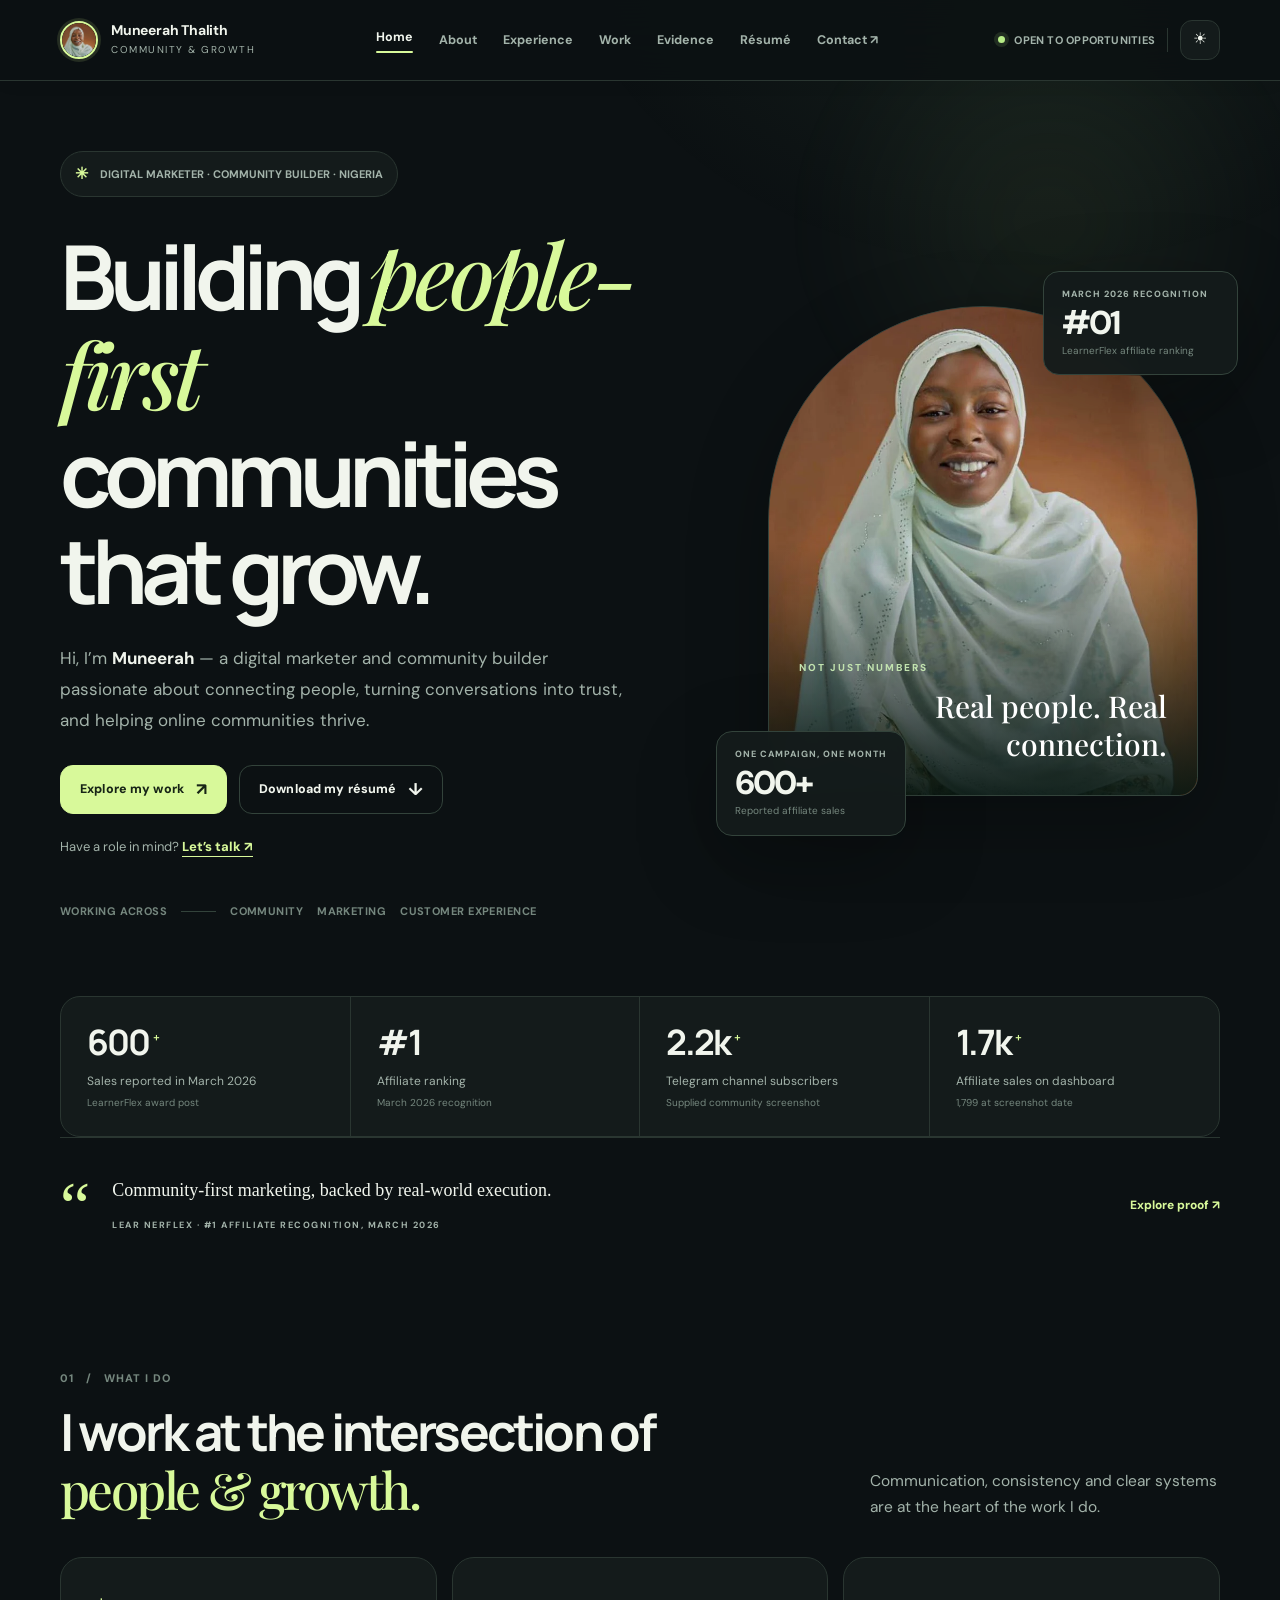
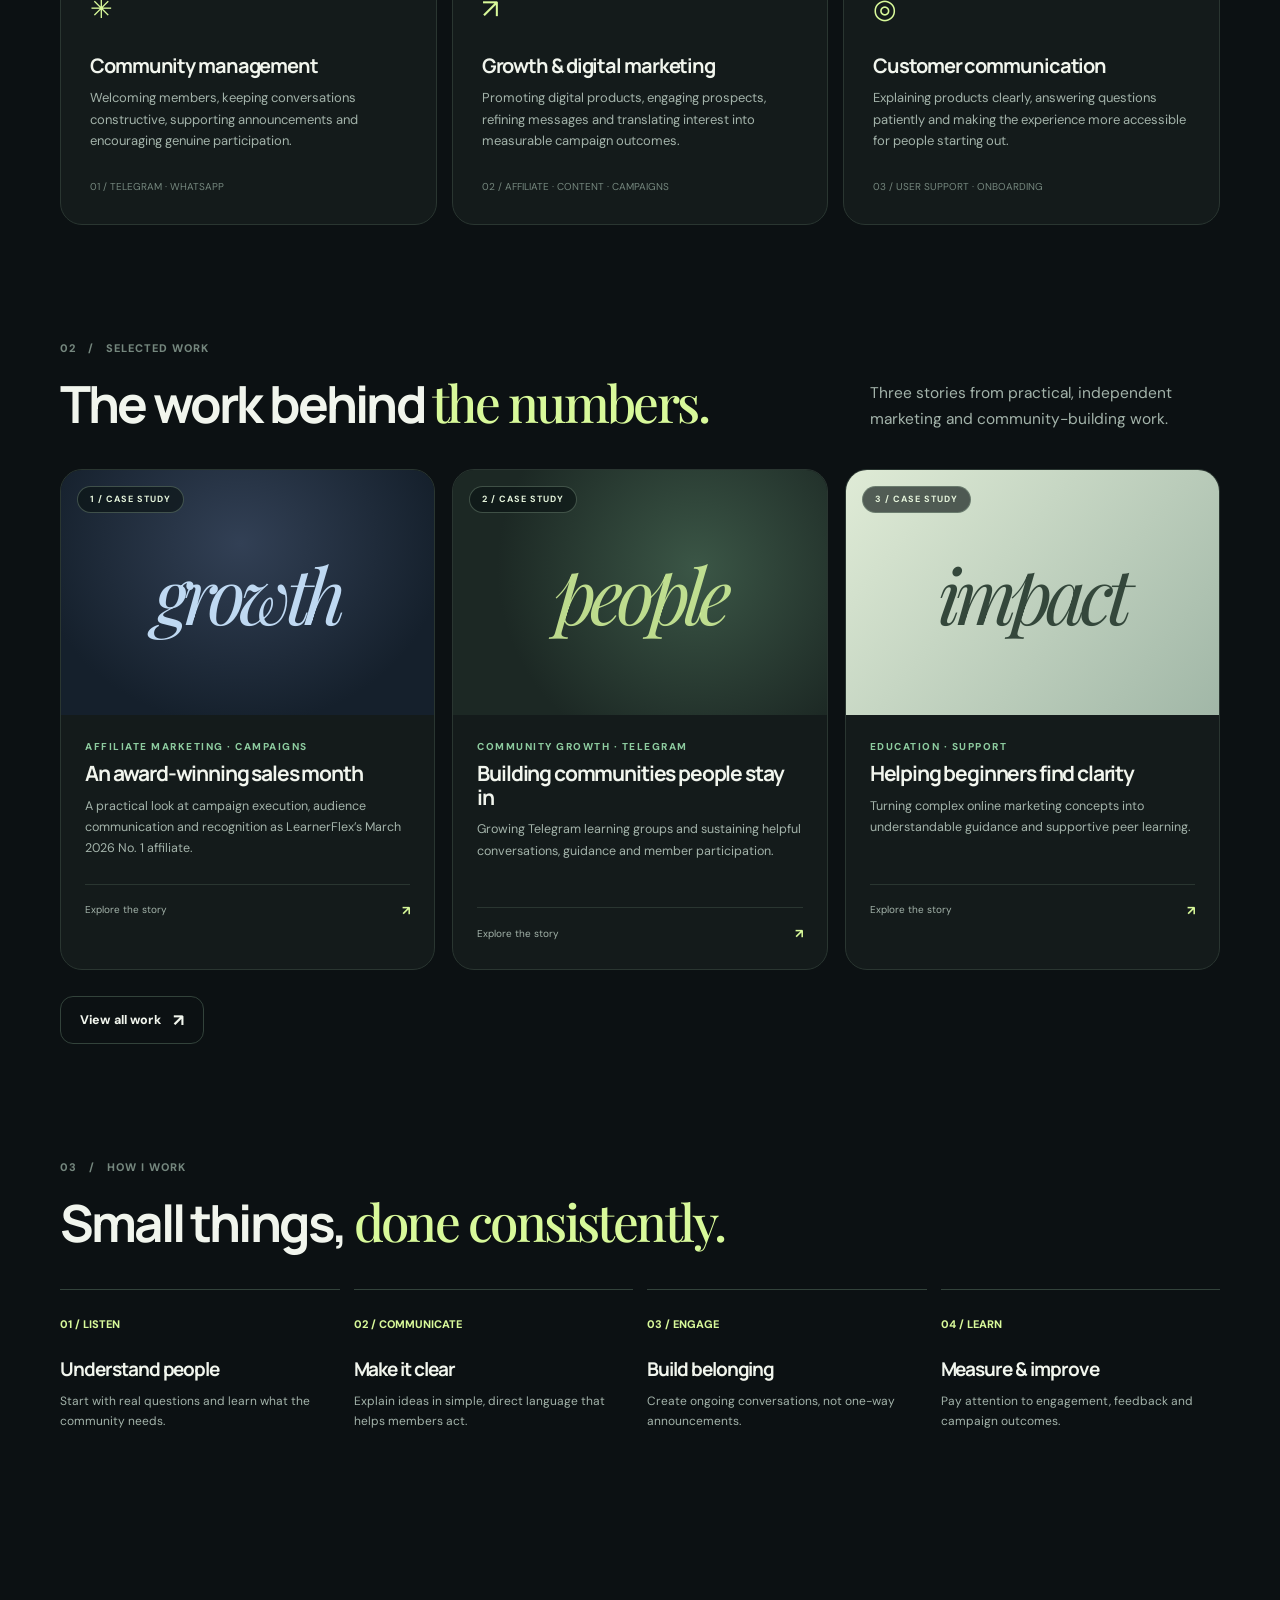
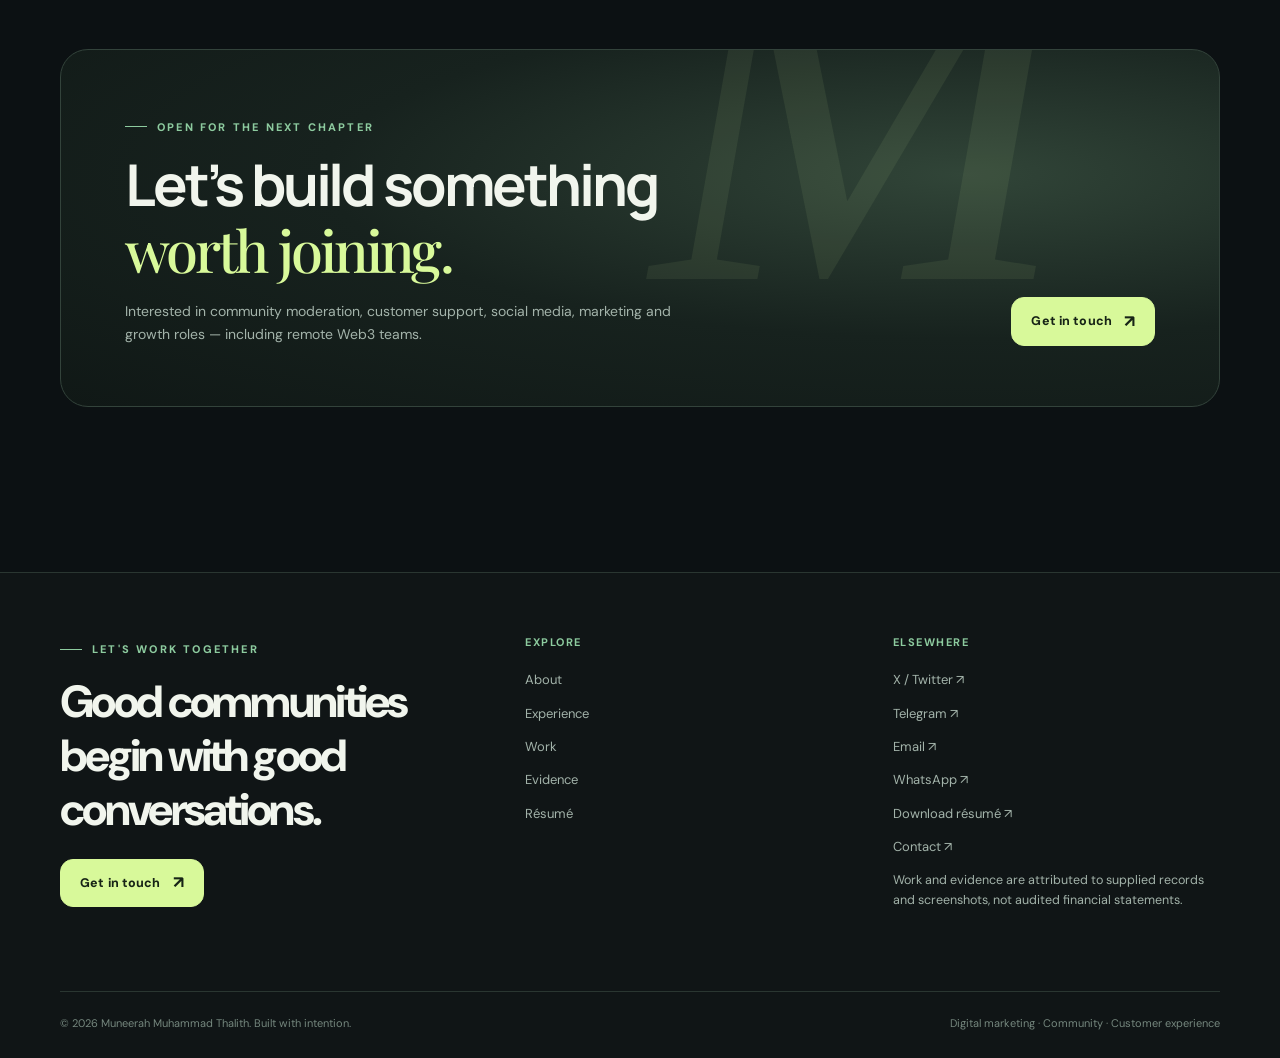
==== index.html @ 428f761d "feat: publish Muneerah portfolio with photo identity, contact details and evidence studio" ====
<!doctype html><html lang="en"><head><meta charset="utf-8"><meta name="viewport" content="width=device-width,initial-scale=1"><meta name="description" content="Muneerah Muhammad Thalith — digital marketer and community builder with hands-on audience growth, affiliate marketing and customer communication experience."><meta name="theme-color" content="#0c1113"><meta name="author" content="Muneerah Muhammad Thalith"><link rel="canonical" href="https://muneerah-cv.vercel.app/"><meta property="og:title" content="Community Builder &amp; Digital Marketer"><meta property="og:description" content="Muneerah Muhammad Thalith — digital marketer and community builder with hands-on audience growth, affiliate marketing and customer communication experience."><meta property="og:type" content="website"><meta property="og:image" content="https://muneerah-cv.vercel.app/assets/media/muneerah-hero.webp"><meta name="twitter:card" content="summary_large_image"><meta name="twitter:site" content="@Dneerah_"><title>Community Builder &amp; Digital Marketer · Muneerah Muhammad Thalith</title><link rel="icon" href="./assets/favicon-48.png" sizes="48x48" type="image/png"><link rel="icon" href="./assets/favicon-32.png" sizes="32x32" type="image/png"><link rel="apple-touch-icon" href="./assets/apple-touch-icon.png"><link rel="stylesheet" href="./assets/site.css"><script>(function(){try{var t=localStorage.getItem('muneerah-theme');if(t==='light'||t==='dark')document.documentElement.dataset.theme=t;}catch(e){}})()</script></head><body class=""><a class="skip" href="#main">Skip to content</a><header class="site-header"><nav class="nav container" aria-label="Main navigation"><a class="brand" href="./" aria-label="Muneerah, home"><span class="brand-icon"><img src="./assets/media/muneerah-avatar.webp" width="38" height="38" alt=""></span><span class="brand-copy"><strong>Muneerah Thalith</strong><span>Community & growth</span></span></a><div class="nav-links" id="menu-links" data-nav-links><a href="./" class="active" aria-current=page>Home</a><a href="./about/" class="" >About</a><a href="./experience/" class="" >Experience</a><a href="./work/" class="" >Work</a><a href="./evidence/" class="" >Evidence</a><a href="./resume/" class="" >Résumé</a><a href="./contact/">Contact ↗</a></div><div class="nav-actions"><span class="availability"><i class="dot" aria-hidden="true"></i> OPEN TO OPPORTUNITIES</span><span class="mini-divider"></span><button type="button" class="theme-toggle" aria-label="Switch theme" data-theme-toggle>☀</button><button type="button" class="menu-toggle" aria-label="Toggle navigation" aria-expanded="false" aria-controls="menu-links" data-menu-toggle>☰</button></div></nav></header><main id="main"><section class="hero"><div class="container hero-grid"><div class="hero-content"><div class="hero-tag"><span class="star">✳</span> DIGITAL MARKETER · COMMUNITY BUILDER · NIGERIA</div><h1>Building <span class="serif highlight">people-first</span> communities that grow.</h1><p>Hi, I’m <strong style="color:var(--ink)">Muneerah</strong> — a digital marketer and community builder passionate about connecting people, turning conversations into trust, and helping online communities thrive.</p><div class="hero-cta"><a href="./work/" class="btn btn-primary" >Explore my work <span class="arr">↗</span></a><a href="./assets/Muneerah-Muhammad-Thalith-Resume.pdf" class="btn btn-ghost" download>Download my résumé <span class="arr">↓</span></a></div><a class="hero-text-link" href="mailto:contact@muneerah.page?subject=Opportunity%20for%20Muneerah">Have a role in mind? <span>Let’s talk ↗</span></a><div class="hero-foot"><span>WORKING ACROSS</span><span class="line"></span><span>COMMUNITY</span><span>MARKETING</span><span>CUSTOMER EXPERIENCE</span></div></div><div class="hero-art"><div class="hero-frame"><img class="hero-portrait" src="./assets/media/muneerah-hero.webp" width="800" height="980" fetchpriority="high" alt="Portrait of Muneerah Muhammad Thalith"><div class="art-caption"><span class="art-label">Not just numbers</span><b>Real people. Real connection.</b></div></div><div class="float-proof"><span>March 2026 recognition</span><strong>#01</strong><small>LearnerFlex affiliate ranking</small></div><div class="float-number"><span>One campaign, one month</span><strong>600+</strong><small>Reported affiliate sales</small></div></div></div></section>
<section class="container"><div class="stats-bar reveal"><div class="stat"><strong>600<sup>+</sup></strong><span>Sales reported in March 2026</span><div class="tip">LearnerFlex award post</div></div><div class="stat"><strong>#1</strong><span>Affiliate ranking</span><div class="tip">March 2026 recognition</div></div><div class="stat"><strong>2.2k<sup>+</sup></strong><span>Telegram channel subscribers</span><div class="tip">Supplied community screenshot</div></div><div class="stat"><strong>1.7k<sup>+</sup></strong><span>Affiliate sales on dashboard</span><div class="tip">1,799 at screenshot date</div></div></div></section>
<section class="container mini-testimonial reveal"><span class="mini-quote">“</span><div><p>Community-first marketing, backed by real-world execution.</p><span>LEAR NERFLEX · #1 AFFILIATE RECOGNITION, MARCH 2026</span></div><a href="./evidence/">Explore proof ↗</a></section>
<section class="section container"><div class="section-head reveal"><div><span class="section-index">01 &nbsp; / &nbsp; WHAT I DO</span><h2>I work at the intersection of <span class="serif highlight">people & growth.</span></h2></div><p>Communication, consistency and clear systems are at the heart of the work I do.</p></div><div class="service-grid"><div class="service reveal"><div class="service-icon">✳</div><h3>Community management</h3><p>Welcoming members, keeping conversations constructive, supporting announcements and encouraging genuine participation.</p><span class="n">01 / TELEGRAM · WHATSAPP</span></div><div class="service reveal"><div class="service-icon">↗</div><h3>Growth & digital marketing</h3><p>Promoting digital products, engaging prospects, refining messages and translating interest into measurable campaign outcomes.</p><span class="n">02 / AFFILIATE · CONTENT · CAMPAIGNS</span></div><div class="service reveal"><div class="service-icon">◎</div><h3>Customer communication</h3><p>Explaining products clearly, answering questions patiently and making the experience more accessible for people starting out.</p><span class="n">03 / USER SUPPORT · ONBOARDING</span></div></div></section>
<section class="section container" style="padding-top:0"><div class="section-head reveal"><div><span class="section-index">02 &nbsp; / &nbsp; SELECTED WORK</span><h2>The work behind <span class="serif highlight">the numbers.</span></h2></div><p>Three stories from practical, independent marketing and community-building work.</p></div><div class="work-grid"><a href="./work/learnerflex/" class="project reveal"><div class="project-visual ink"><span class="corner">1 / CASE STUDY</span><span class="ghost-word">growth</span></div><div class="project-body"><div class="project-type">Affiliate marketing · Campaigns</div><h3>An award-winning sales month</h3><p>A practical look at campaign execution, audience communication and recognition as LearnerFlex’s March 2026 No. 1 affiliate.</p><div class="project-foot"><span>Explore the story</span><strong>↗</strong></div></div></a><a href="./work/community/" class="project reveal"><div class="project-visual "><span class="corner">2 / CASE STUDY</span><span class="ghost-word">people</span></div><div class="project-body"><div class="project-type">Community growth · Telegram</div><h3>Building communities people stay in</h3><p>Growing Telegram learning groups and sustaining helpful conversations, guidance and member participation.</p><div class="project-foot"><span>Explore the story</span><strong>↗</strong></div></div></a><a href="./work/coaching/" class="project reveal"><div class="project-visual pale"><span class="corner">3 / CASE STUDY</span><span class="ghost-word">impact</span></div><div class="project-body"><div class="project-type">Education · Support</div><h3>Helping beginners find clarity</h3><p>Turning complex online marketing concepts into understandable guidance and supportive peer learning.</p><div class="project-foot"><span>Explore the story</span><strong>↗</strong></div></div></a></div><div style="margin-top:26px"><a href="./work/" class="btn btn-ghost" >View all work <span class="arr">↗</span></a></div></section>
<section class="section container" style="padding-top:0"><div class="section-head reveal"><div><span class="section-index">03 &nbsp; / &nbsp; HOW I WORK</span><h2>Small things, <span class="serif highlight">done consistently.</span></h2></div></div><div class="process"><div class="step reveal"><div class="count">01 / LISTEN</div><h3>Understand people</h3><p>Start with real questions and learn what the community needs.</p></div><div class="step reveal"><div class="count">02 / COMMUNICATE</div><h3>Make it clear</h3><p>Explain ideas in simple, direct language that helps members act.</p></div><div class="step reveal"><div class="count">03 / ENGAGE</div><h3>Build belonging</h3><p>Create ongoing conversations, not one-way announcements.</p></div><div class="step reveal"><div class="count">04 / LEARN</div><h3>Measure & improve</h3><p>Pay attention to engagement, feedback and campaign outcomes.</p></div></div></section>
<section class="section-tight container"><div class="banner reveal"><div><span class="eyebrow">Open for the next chapter</span><h2>Let’s build something <span class="serif highlight">worth joining.</span></h2><p>Interested in community moderation, customer support, social media, marketing and growth roles — including remote Web3 teams.</p></div><a href="./contact/" class="btn btn-primary" >Get in touch <span class="arr">↗</span></a></div></section></main><footer class="site-footer"><div class="container"><div class="footer-top"><div><span class="eyebrow">Let's work together</span><div class="footer-big">Good communities begin with good conversations.</div><a href="./contact/" class="btn btn-primary" >Get in touch <span class="arr">↗</span></a></div><div class="footer-column"><strong>Explore</strong><a href="./about/">About</a><a href="./experience/">Experience</a><a href="./work/">Work</a><a href="./evidence/">Evidence</a><a href="./resume/">Résumé</a></div><div class="footer-column"><strong>Elsewhere</strong><a href="https://x.com/Dneerah_" target="_blank" rel="noopener noreferrer">X / Twitter ↗</a><a href="https://t.me/DNeerah" target="_blank" rel="noopener noreferrer">Telegram ↗</a><a href="mailto:contact@muneerah.page">Email ↗</a><a href="https://wa.me/2347049001254" target="_blank" rel="noopener noreferrer">WhatsApp ↗</a><a href="./assets/Muneerah-Muhammad-Thalith-Resume.pdf" download>Download résumé ↗</a><a href="./contact/">Contact ↗</a><p class="small">Work and evidence are attributed to supplied records and screenshots, not audited financial statements.</p></div></div><div class="footer-bottom"><span>© 2026 Muneerah Muhammad Thalith. Built with intention.</span><span>Digital marketing · Community · Customer experience</span></div></div></footer><script src="./assets/site.js" defer></script></body></html>
---- assets/site.css ----
@import url('https://fonts.googleapis.com/css2?family=DM+Sans:wght@400;500;600;700&family=Manrope:wght@400;500;600;700;800&family=Playfair+Display:ital,wght@0,500;0,600;1,500&display=swap');
:root{--bg:#0c1113;--panel:#141b1b;--panel2:#182221;--border:#2a3631;--border2:#33433b;--ink:#f1f5ed;--muted:#a3b3aa;--soft:#75877e;--mint:#d8f99a;--mint2:#8dcb9f;--mint-dark:#233327;--shadow:0 24px 80px rgba(0,0,0,.27);--r:22px;--max:1160px; color-scheme:dark}
:root[data-theme=light]{--bg:#f5f6f1;--panel:#fff;--panel2:#edf0e9;--border:#dfe6db;--border2:#cddacf;--ink:#1a2720;--muted:#506358;--soft:#65746b;--mint:#416c3d;--mint2:#547b5b;--mint-dark:#e5f1db;--shadow:0 20px 65px rgba(28,46,31,.07);color-scheme:light}
*{box-sizing:border-box}html{scroll-behavior:smooth}body{margin:0;background:var(--bg);color:var(--ink);font-family:'DM Sans',sans-serif;font-size:15.5px;line-height:1.65;-webkit-font-smoothing:antialiased;overflow-x:hidden}body::before{position:fixed;content:'';pointer-events:none;inset:0;z-index:-1;background:radial-gradient(ellipse 700px 550px at 80% -100px,rgba(135,194,124,.085),transparent 68%)}a{color:inherit;text-decoration:none}button,input,textarea{font:inherit}button{cursor:pointer}::selection{background:var(--mint);color:#182217}img{max-width:100%;display:block}button:focus-visible,a:focus-visible,input:focus-visible,textarea:focus-visible{outline:2px solid var(--mint);outline-offset:4px}.container{width:min(var(--max),calc(100% - 64px));margin:0 auto}.skip{position:absolute;transform:translateY(-140px);background:var(--mint);color:#142016;padding:12px 18px;z-index:99}.skip:focus{transform:translateY(0)}
.site-header{position:sticky;top:0;z-index:40;backdrop-filter:blur(22px);-webkit-backdrop-filter:blur(22px);background:color-mix(in srgb,var(--bg) 89%,transparent);border-bottom:1px solid var(--border)}.nav{height:80px;display:flex;align-items:center;justify-content:space-between;gap:24px}.brand{display:inline-flex;align-items:center;gap:13px;white-space:nowrap}.brand-icon{width:38px;height:38px;display:grid;place-items:center;background:var(--mint);color:#11190f;border-radius:11px;font-family:Georgia,serif;font-style:italic;font-weight:bold;font-size:27px;line-height:1}.brand-copy strong{display:block;font-size:14px;letter-spacing:-.2px;line-height:1.25}.brand-copy span{display:block;font-size:10px;color:var(--muted);letter-spacing:1.5px;text-transform:uppercase;margin-top:3px}.nav-links{display:flex;align-items:center;gap:26px}.nav-links a{color:var(--muted);font-size:12.5px;font-weight:700;transition:.25s}.nav-links a:hover,.nav-links a.active{color:var(--ink)}.nav-links a.active::after{content:'';display:block;height:2px;background:var(--mint);border-radius:10px;margin-top:3px}.nav-actions{display:flex;align-items:center;gap:12px}.theme-toggle,.menu-toggle{border:1px solid var(--border);background:var(--panel);color:var(--ink);height:40px;width:40px;display:grid;place-items:center;border-radius:12px;transition:.25s}.theme-toggle:hover,.menu-toggle:hover{border-color:var(--mint)}.menu-toggle{display:none}.availability{display:inline-flex;align-items:center;gap:9px;color:var(--muted);font-size:11px;font-weight:700;letter-spacing:.02em}.availability .dot{width:7px;height:7px;border-radius:50%;background:#b7ec87;box-shadow:0 0 0 4px rgba(177,231,129,.13)}.mini-divider{height:24px;width:1px;background:var(--border)}
.btn{display:inline-flex;align-items:center;justify-content:center;gap:12px;border-radius:13px;padding:13px 19px;min-height:47px;font-weight:800;font-size:12.5px;letter-spacing:.01em;border:1px solid var(--border);transition:transform .22s,border-color .22s,background .22s;white-space:nowrap}.btn:hover{transform:translateY(-2px)}.btn-primary{background:var(--mint);color:#172416;border-color:var(--mint)}.btn-ghost{background:transparent;color:var(--ink);border-color:var(--border2)}.btn-quiet{padding:8px 0;border:0;min-height:auto;color:var(--mint);background:none}.arr{font-size:17px;line-height:1}.eyebrow{font-size:11px;text-transform:uppercase;letter-spacing:2.2px;color:var(--mint2);font-weight:800;display:inline-flex;gap:10px;align-items:center}.eyebrow::before{content:'';width:22px;height:1px;background:currentColor}.num{font-variant-numeric:tabular-nums}.serif{font-family:'Playfair Display',Georgia,serif;font-weight:500;letter-spacing:-.05em}.dim{color:var(--muted)}.small{font-size:12.5px}.muted{color:var(--muted)}.stroke{border:1px solid var(--border)}.divider{height:1px;background:var(--border);width:100%}
h1,h2,h3,h4,p{margin-top:0}h1,h2,h3,h4{line-height:1.13;font-family:'Manrope',sans-serif;letter-spacing:-.055em;font-weight:700}h1{font-size:clamp(50px,7vw,102px)}h2{font-size:clamp(31px,4vw,54px)}h3{font-size:24px}p{color:var(--muted)}.section{padding:110px 0}.section-tight{padding:75px 0}.section-head{display:flex;align-items:end;justify-content:space-between;gap:24px;margin-bottom:37px}.section-head h2{margin:13px 0 0;max-width:690px}.section-head p{margin-bottom:0;max-width:350px}.section-index{font-size:11px;color:var(--soft);letter-spacing:1px;font-weight:800}.highlight{color:var(--mint)}
.hero{padding:70px 0 75px;position:relative}.hero-grid{display:grid;grid-template-columns:minmax(0,1.13fr) minmax(350px,.87fr);align-items:center;gap:70px}.hero-tag{display:inline-flex;align-items:center;gap:12px;background:var(--panel);border:1px solid var(--border);border-radius:999px;padding:9px 14px;font-size:11px;font-weight:700;color:var(--muted);margin-bottom:28px}.hero-tag .star{color:var(--mint);font-size:16px}.hero h1{margin:0 0 25px;max-width:730px;letter-spacing:-.078em;line-height:1.08}.hero h1 .serif{font-style:italic;font-weight:500}.hero p{font-size:17px;max-width:570px;line-height:1.8;margin:0 0 30px}.hero-cta{display:flex;flex-wrap:wrap;gap:12px}.hero-foot{display:flex;align-items:center;flex-wrap:wrap;gap:14px;margin-top:43px;color:var(--soft);font-size:11px;font-weight:700;letter-spacing:.04em}.hero-foot .line{width:35px;height:1px;background:var(--border2)}.hero-art{min-height:570px;position:relative;padding:20px 0 15px}.hero-frame{position:relative;height:490px;margin:35px auto 0;width:min(100%,430px);border-radius:240px 240px 21px 21px;border:1px solid var(--border2);background:radial-gradient(ellipse 70% 75% at 50% 30%,#334339 0%,#1e2a25 55%,#131b19 100%);overflow:hidden;box-shadow:var(--shadow)}:root[data-theme=light] .hero-frame{background:radial-gradient(ellipse 70% 80% at 50% 20%,#e2ede0,#cddfd1 80%)}.hero-frame:before{content:'';width:280px;height:280px;border:1px solid rgba(212,243,189,.16);border-radius:50%;position:absolute;left:50%;top:12%;transform:translateX(-50%)}.hero-frame:after{content:'';width:440px;height:440px;border:1px solid rgba(212,243,189,.1);border-radius:50%;position:absolute;left:50%;top:-2%;transform:translateX(-50%)}.art-monogram{position:absolute;left:50%;top:28%;transform:translate(-50%,-50%);font-family:Georgia,serif;font-size:285px;font-style:italic;letter-spacing:-30px;color:#cfefa3;text-shadow:0 18px 70px #151e1790;line-height:1}.hero-frame .art-caption{position:absolute;bottom:0;left:0;right:0;padding:72px 30px 32px;background:linear-gradient(transparent,#0b1717e8);z-index:3;color:white}.art-caption .art-label{font-size:10px;text-transform:uppercase;letter-spacing:2px;font-weight:800;color:#c2e3af}.art-caption b{text-align:right;margin-left:auto;font-size:30px;line-height:1.25;font-family:'Playfair Display',serif;font-weight:500;display:block;max-width:270px;margin-top:8px}.float-proof,.float-number{position:absolute;z-index:5;background:color-mix(in srgb,var(--panel) 97%,transparent);border:1px solid var(--border2);box-shadow:var(--shadow);border-radius:16px;padding:15px 18px}.float-proof{right:-18px;top:20px;width:195px}.float-number{bottom:-15px;left:-30px;width:190px}.float-proof span,.float-number span{display:block;font-size:9px;letter-spacing:1px;text-transform:uppercase;color:var(--muted);font-weight:800}.float-proof strong,.float-number strong{font-size:33px;line-height:1.25;font-weight:800;letter-spacing:-2px;display:block;color:var(--ink)}.float-proof small,.float-number small{display:block;font-size:10px;color:var(--soft)}
.stats-bar{display:grid;grid-template-columns:repeat(4,1fr);background:var(--panel);border:1px solid var(--border);border-radius:20px;overflow:hidden}.stat{padding:24px 26px;min-height:132px;border-right:1px solid var(--border)}.stat:last-child{border-right:0}.stat strong{font-size:35px;color:var(--ink);line-height:1.25;font-family:'Manrope',sans-serif;letter-spacing:-2px;display:block}.stat span{color:var(--muted);font-size:12px;display:block;margin-top:8px}.stat sup{color:var(--mint);font-size:12px;margin-left:4px}.stat .tip{color:var(--soft);font-size:10px;margin-top:3px}.pill-list{display:flex;gap:9px;flex-wrap:wrap}.pill{border:1px solid var(--border2);background:var(--panel);border-radius:99px;padding:7px 12px;color:var(--muted);font-size:11px;font-weight:700}.service-grid{display:grid;grid-template-columns:repeat(3,1fr);gap:15px}.service{background:var(--panel);border:1px solid var(--border);border-radius:var(--r);padding:29px;min-height:242px;transition:.25s}.service:hover{transform:translateY(-3px);border-color:var(--border2)}.service-icon{font-size:27px;color:var(--mint);font-weight:400;margin-bottom:23px}.service h3{font-size:20px;margin:0 0 10px}.service p{font-size:13px;margin:0}.service .n{font-size:10px;color:var(--soft);margin-top:27px;display:block}
.work-grid{display:grid;grid-template-columns:repeat(3,1fr);gap:17px}.project{background:var(--panel);border:1px solid var(--border);border-radius:22px;overflow:hidden;transition:.25s;display:block}.project:hover{border-color:var(--mint2);transform:translateY(-4px)}.project-visual{height:245px;position:relative;overflow:hidden;background:radial-gradient(circle at 65% 40%,#3b5646,#1c2824 70%);display:flex;align-items:center;justify-content:center}.project-visual .ghost-word{font-family:'Playfair Display',serif;font-size:clamp(58px,6vw,110px);letter-spacing:-.08em;color:rgba(215,247,157,.85);font-style:italic;white-space:nowrap}.project-visual .corner{position:absolute;top:16px;left:16px;background:#0c1514a8;border:1px solid #a6c4aa50;color:#e6f5dc;border-radius:30px;padding:5px 12px;font-size:9px;text-transform:uppercase;letter-spacing:1px;font-weight:700}.project-visual img{width:100%;height:100%;object-fit:cover;object-position:center 21%;filter:saturate(.83)}.project-visual.pale{background:linear-gradient(130deg,#dfebd6,#a1b7a7)}.project-visual.pale .ghost-word{color:#34473b}.project-visual.ink{background:radial-gradient(ellipse at 48% 30%,#324055,#15202c 75%)}.project-visual.ink .ghost-word{color:#bfd9f2}.project-body{padding:24px}.project-body h3{font-size:21px;margin:6px 0 10px}.project-body p{font-size:12.5px;line-height:1.7;min-height:64px;margin:0}.project-foot{display:flex;justify-content:space-between;gap:8px;align-items:center;margin-top:24px;font-size:10px;color:var(--muted);border-top:1px solid var(--border);padding-top:15px}.project-foot strong{font-size:13px;color:var(--mint)}.project-type{font-size:10px;letter-spacing:1.5px;color:var(--mint2);text-transform:uppercase;font-weight:800}
.timeline{border-top:1px solid var(--border)}.timeline-item{display:grid;grid-template-columns:170px 1fr 28px;gap:30px;padding:32px 0;border-bottom:1px solid var(--border)}.timeline-item .period{font-size:12px;color:var(--soft);margin-top:6px}.timeline-item h3{margin:0 0 7px;font-size:22px}.timeline-item p{margin:0 0 10px;font-size:13.5px;max-width:720px}.timeline-item .org{font-size:11px;color:var(--mint2);font-weight:800;letter-spacing:1px;text-transform:uppercase;margin-bottom:7px}.timeline-item .chev{font-size:19px;color:var(--soft)}
.banner{position:relative;border:1px solid var(--border2);border-radius:28px;overflow:hidden;background:radial-gradient(ellipse at 78% 35%,#314538 0%,#17221e 50%,#101816 100%);padding:60px 64px;display:flex;justify-content:space-between;gap:26px;align-items:end}.banner::before{content:'M';position:absolute;right:13%;top:-190px;color:rgba(219,250,165,.065);font-family:Georgia,serif;font-style:italic;font-size:500px;line-height:1;pointer-events:none}.banner>div{position:relative;z-index:1}.banner h2{max-width:680px;margin:16px 0;font-size:clamp(37px,4.5vw,61px)}.banner p{margin:0;max-width:580px;font-size:14px}.banner .btn{position:relative;z-index:2;flex-shrink:0}
.page-head{padding:90px 0 58px;border-bottom:1px solid var(--border);position:relative}.breadcrumbs{display:flex;align-items:center;gap:11px;font-size:11px;color:var(--soft);margin-bottom:32px}.breadcrumbs a:hover{color:var(--mint)}.page-head h1{font-size:clamp(44px,6.4vw,85px);margin:12px 0 20px;max-width:900px}.page-head p{font-size:17px;max-width:690px;margin:0;line-height:1.8}.page-head .page-kicker{color:var(--mint2);font-size:12px;letter-spacing:2px;font-weight:700;text-transform:uppercase}
.story-grid{display:grid;grid-template-columns:1fr 1fr;gap:70px;align-items:start}.story-large{font-size:clamp(24px,3vw,37px);font-family:'Playfair Display',serif;line-height:1.5;color:var(--ink);letter-spacing:-.03em}.story-text p{font-size:15px;line-height:1.9;margin-bottom:20px}.fact-grid{display:grid;grid-template-columns:repeat(2,1fr);gap:16px}.fact{border:1px solid var(--border);background:var(--panel);padding:25px;border-radius:18px;min-height:150px}.fact strong{font-size:19px;display:block;margin-bottom:8px}.fact p{font-size:12px;margin:0}.process{display:grid;grid-template-columns:repeat(4,1fr);gap:14px}.process .step{border-top:1px solid var(--border2);padding:25px 15px 20px 0}.process .step .count{font-size:11px;color:var(--mint);font-weight:800}.process .step h3{font-size:19px;margin:26px 0 12px}.process .step p{font-size:12px}.case-layout{display:grid;grid-template-columns:minmax(0,1fr) 275px;gap:70px;align-items:start}.case-main h2{font-size:30px;margin:32px 0 13px}.case-main h2:first-child{margin-top:0}.case-main p{font-size:15px;line-height:1.9}.case-aside{position:sticky;top:115px;background:var(--panel);border:1px solid var(--border);border-radius:19px;padding:24px}.case-aside dt{font-size:10px;text-transform:uppercase;color:var(--soft);letter-spacing:1.4px;font-weight:800;margin-top:22px}.case-aside dt:first-child{margin:0}.case-aside dd{margin:4px 0 0;font-size:13px;color:var(--ink)}.case-figure{margin:28px 0;background:var(--panel);border:1px solid var(--border);border-radius:20px;padding:14px;max-width:680px}.case-figure img{max-height:520px;object-fit:contain;margin:auto;border-radius:10px}.case-figure figcaption{font-size:11px;color:var(--soft);padding:11px 6px 2px}.insight{background:var(--panel2);border-left:3px solid var(--mint);border-radius:0 15px 15px 0;padding:21px 25px;margin:28px 0;font-size:14px;color:var(--ink)}
.filter-bar{display:flex;gap:8px;flex-wrap:wrap;margin-bottom:29px}.filter{border:1px solid var(--border);border-radius:11px;background:var(--panel);padding:9px 16px;font-size:12px;font-weight:800;color:var(--muted)}.filter[aria-pressed=true]{background:var(--mint);color:#172313;border-color:var(--mint)}.evidence-grid{display:grid;grid-template-columns:repeat(3,1fr);gap:17px}.evidence-card{overflow:hidden;border:1px solid var(--border);border-radius:20px;background:var(--panel);transition:.24s}.evidence-card:hover{transform:translateY(-3px);border-color:var(--mint2)}.evidence-card[hidden]{display:none}.evidence-art{height:258px;background:#222e2a;overflow:hidden;display:grid;place-items:center}.evidence-art img{width:100%;height:100%;object-fit:cover;object-position:center 22%}.evidence-art.contain img{object-fit:contain;padding:12px}.evidence-description{padding:19px}.evidence-description h3{font-size:17px;margin:6px 0}.evidence-description p{font-size:12px;line-height:1.7;min-height:41px;margin-bottom:12px}.evidence-description a{font-size:11px;color:var(--mint);font-weight:800}.lightbox{border:none;padding:0;background:rgba(7,16,13,.92);width:100vw;height:100vh;max-width:100vw;max-height:100vh;color:white}.lightbox::backdrop{background:rgba(5,11,10,.88)}.lightbox .lightbox-inner{display:grid;place-items:center;min-height:100%;padding:30px 20px}.lightbox img{width:auto;max-width:calc(100vw - 40px);height:auto;max-height:78vh;object-fit:contain}.lightbox .close{position:fixed;top:18px;right:24px;font-size:24px;background:#1b2d27;color:#fff;border:1px solid #456054;border-radius:12px;width:43px;height:43px}
.resume-grid{display:grid;grid-template-columns:minmax(0,1fr) 275px;gap:50px}.resume-panel{border:1px solid var(--border);border-radius:21px;padding:44px;background:var(--panel)}.resume-panel h2{font-size:30px;margin:0 0 7px}.resume-panel h3{font-size:16px;letter-spacing:-.02em}.resume-panel p{font-size:13px}.resume-block{padding:24px 0;border-bottom:1px solid var(--border)}.resume-block:last-child{border:0;padding-bottom:0}.resume-block .block-label{font-size:10px;letter-spacing:1.8px;color:var(--mint2);text-transform:uppercase;font-weight:800;margin-bottom:12px;display:block}.resume-list{margin:12px 0;padding-left:19px;color:var(--muted);font-size:13px;line-height:1.9}.resume-aside{position:sticky;top:114px}.resume-aside .aside-panel{background:var(--panel);border:1px solid var(--border);border-radius:19px;padding:24px}.resume-aside p{font-size:12px}.resume-aside .btn{width:100%;margin-bottom:10px}.resume-aside .notice{font-size:11px;color:var(--soft);margin-top:12px}.contact-layout{display:grid;grid-template-columns:1fr 1fr;gap:50px}.contact-options{display:grid;gap:13px}.contact-option{display:flex;justify-content:space-between;align-items:center;gap:15px;border:1px solid var(--border);background:var(--panel);padding:24px;border-radius:17px}.contact-option h3{font-size:18px;margin:0 0 6px}.contact-option p{font-size:12px;margin:0}.contact-option .arrow{color:var(--mint);font-size:24px}.card-form{background:var(--panel);border:1px solid var(--border);padding:30px;border-radius:22px}.field{display:flex;flex-direction:column;gap:7px;margin-bottom:17px}.field label{font-weight:700;font-size:12px}.field input,.field textarea{background:var(--bg);border:1px solid var(--border);border-radius:10px;padding:13px 14px;color:var(--ink);width:100%}.field textarea{resize:vertical;min-height:132px}.field-note{font-size:11px;color:var(--soft)}.copy-note{font-size:11px;color:var(--mint);min-height:18px;margin-top:10px}
.site-footer{border-top:1px solid var(--border);padding:60px 0 26px;margin-top:90px;background:color-mix(in srgb,var(--panel) 55%,transparent)}.footer-top{display:grid;grid-template-columns:1.3fr 1fr 1fr;gap:40px;padding-bottom:67px}.footer-big{font-size:45px;line-height:1.2;letter-spacing:-.06em;font-weight:800;max-width:360px;margin:16px 0 22px}.footer-column strong{font-size:11px;letter-spacing:1.5px;text-transform:uppercase;color:var(--mint2);display:block;margin-bottom:18px}.footer-column a{font-size:13px;color:var(--muted);display:block;margin-bottom:12px}.footer-column a:hover{color:var(--mint)}.footer-bottom{padding-top:22px;border-top:1px solid var(--border);display:flex;justify-content:space-between;gap:25px;color:var(--soft);font-size:11px}.footer-bottom a:hover{color:var(--ink)}
.reveal{opacity:1;transform:none;transition:opacity .68s,transform .68s}.reveal.visible{opacity:1;transform:none}.anchor{scroll-margin-top:110px}
@media(max-width:1040px){.nav-links{gap:15px}.availability{display:none}.hero-grid{gap:30px}.hero h1{font-size:clamp(55px,6.7vw,90px)}.float-proof{right:-12px}.float-number{left:-12px}}
@media(max-width:840px){.container{width:min(var(--max),calc(100% - 38px))}.nav{height:68px}.nav-links{display:none;position:absolute;top:68px;left:0;right:0;background:var(--bg);border-bottom:1px solid var(--border);padding:18px 22px 25px;flex-direction:column;align-items:stretch;gap:0;box-shadow:var(--shadow)}.nav-links.is-open{display:flex}.nav-links a{padding:11px 5px}.nav-links a.active::after{display:none}.menu-toggle{display:grid}.nav-actions .mini-divider{display:none}.hero-grid{grid-template-columns:1fr}.hero{padding:62px 0 47px}.hero h1{font-size:clamp(55px,10.5vw,88px);max-width:760px}.hero-art{display:none}.stats-bar{grid-template-columns:repeat(2,1fr)}.stat:nth-child(2){border-right:0}.stat:nth-child(-n+2){border-bottom:1px solid var(--border)}.work-grid{grid-template-columns:repeat(2,1fr)}.service-grid{grid-template-columns:repeat(2,1fr)}.process{grid-template-columns:repeat(2,1fr)}.story-grid,.contact-layout,.resume-grid,.case-layout{grid-template-columns:1fr;gap:30px}.resume-aside,.case-aside{position:static}.footer-top{grid-template-columns:1.2fr 1fr}.footer-column:last-child{grid-column:1/-1}.evidence-grid{grid-template-columns:repeat(2,1fr)}.section{padding:77px 0}.banner{padding:48px 35px}.banner h2{font-size:40px}.page-head{padding:70px 0 50px}}
@media(max-width:580px){body{font-size:14px}.brand-copy strong{font-size:12px}.brand-copy span{font-size:8px}.brand-icon{width:34px;height:34px;font-size:23px}.nav-actions{gap:8px}.theme-toggle,.menu-toggle{width:36px;height:36px}.hero{padding:43px 0}.hero-tag{font-size:9px}.hero h1{font-size:clamp(49px,13vw,71px);line-height:1.04;letter-spacing:-.075em;margin-bottom:22px}.hero p{font-size:15px;line-height:1.8}.hero-cta .btn{flex:1;padding:12px 13px;font-size:11px}.hero-foot{margin-top:25px;font-size:10px}.stats-bar{border-radius:15px}.stat{padding:22px 16px;min-height:112px}.stat strong{font-size:31px}.stat span{font-size:10.5px}.section{padding:64px 0}.section-tight{padding:52px 0}.section-head{align-items:start;flex-direction:column;gap:12px;margin-bottom:25px}.section-head h2{font-size:36px}.section-head p{font-size:13px}.work-grid,.service-grid,.process,.evidence-grid,.fact-grid{grid-template-columns:1fr}.project-visual{height:240px}.project-body{padding:21px}.service{min-height:unset}.timeline-item{grid-template-columns:1fr 20px;gap:10px;padding:25px 0}.timeline-item .period{grid-column:1/-1}.timeline-item h3{font-size:18px}.banner{padding:35px 25px;align-items:start;flex-direction:column;border-radius:19px}.banner h2{font-size:37px}.page-head{padding:50px 0 38px}.page-head h1{font-size:clamp(43px,11vw,62px)}.page-head p{font-size:15px}.story-large{font-size:27px}.resume-panel{padding:24px 20px}.resume-panel h2{font-size:24px}.contact-option{padding:19px}.card-form{padding:22px}.footer-top{grid-template-columns:1fr;gap:20px;padding-bottom:42px}.footer-column:last-child{grid-column:initial}.footer-big{font-size:37px}.site-footer{padding-top:45px;margin-top:60px}.footer-bottom{flex-direction:column;gap:5px}.case-figure{margin:24px -5px}.case-aside{padding:18px}.evidence-art{height:290px}}
@media(prefers-reduced-motion:reduce){*,*:before,*:after{scroll-behavior:auto!important;transition:none!important;animation:none!important}.reveal{opacity:1;transform:none}}
@media print{.site-header,.site-footer,.resume-aside,.banner,.breadcrumbs,.hero-cta,.no-print{display:none!important}body{background:white;color:#111;font-size:11pt}p,.dim,.muted,.resume-list{color:#333!important}.container{width:100%!important}.page-head{padding:0 0 20px}.page-head h1{font-size:28pt}.resume-grid{display:block}.resume-panel{padding:0;border:0;background:white}.resume-block{break-inside:avoid}.section{padding:30px 0}.resume-panel h2{font-size:19pt}}

/* Portrait-led identity pass, 2026 */
.hero-portrait{position:absolute;inset:0;width:100%;height:100%;object-fit:cover;object-position:center 32%;filter:saturate(.91)}
.hero-frame:before,.hero-frame:after{content:none}
.hero-frame{background:#5a3428;isolation:isolate}
.hero-frame .art-caption{background:linear-gradient(transparent,rgba(6,22,17,.92));padding-top:112px}
.hero-art .float-proof,.hero-art .float-number{backdrop-filter:blur(10px)}
.about-portrait-intro{display:grid;grid-template-columns:minmax(260px,350px) 1fr;align-items:center;gap:clamp(35px,8vw,100px);padding:0 0 90px;margin-bottom:70px;border-bottom:1px solid var(--border)}
.about-portrait-intro img{width:100%;height:420px;object-fit:cover;object-position:center 28%;border-radius:200px 200px 16px 16px;border:1px solid var(--border2);box-shadow:var(--shadow)}
.about-portrait-intro h2{font-size:clamp(36px,5vw,74px);margin:22px 0}
.about-portrait-intro p{max-width:470px;font-size:18px;line-height:1.8}
.resume-intro{display:flex;align-items:center;gap:18px;margin-bottom:8px}
.resume-intro img{width:78px;height:78px;object-fit:cover;object-position:center 27%;border-radius:18px;border:1px solid var(--border2)}
.resume-intro h2{margin:8px 0 0}
.resume-aside .btn{width:100%;margin-bottom:9px;white-space:normal;text-align:center}
.contact-portrait{display:flex;gap:16px;align-items:center;padding:18px 0 26px;margin-bottom:24px;border-bottom:1px solid var(--border)}
.contact-portrait img{border-radius:50%;width:86px;height:86px;object-fit:cover;object-position:center 25%;border:2px solid var(--border2)}
.contact-portrait p{margin:6px 0 0;font-size:13px}
@media(max-width:840px){.hero-art{display:block;min-height:425px;max-width:490px;margin:3px auto 10px;width:100%;padding:0}.hero-frame{height:380px;width:min(83%,340px);margin:12px auto 0}.float-proof{right:0;top:0}.float-number{left:0;bottom:6px}.about-portrait-intro{grid-template-columns:1fr 1.2fr;gap:26px}}
@media(max-width:580px){.hero-art{min-height:365px;margin-top:3px}.hero-frame{height:330px;width:74%;border-radius:170px 170px 19px 19px}.hero-frame .art-caption{padding:67px 16px 20px}.art-caption b{font-size:20px}.hero-art .float-proof,.hero-art .float-number{width:138px;padding:11px}.float-proof strong,.float-number strong{font-size:25px}.float-proof span,.float-number span{font-size:8px}.about-portrait-intro{display:flex;flex-direction:column;align-items:stretch;margin-bottom:45px;padding-bottom:48px}.about-portrait-intro img{height:400px;max-width:320px;margin:auto}.resume-intro img{height:60px;width:60px}.resume-intro{gap:12px}.resume-intro h2{font-size:24px}}
@media print{.resume-intro img{display:none}}

/* 2026 portfolio refinement: photo identity, soft ambiance, proof-led interactions */
.brand-icon{background:transparent;overflow:hidden;border:2px solid var(--mint);border-radius:50%;box-shadow:0 0 0 3px color-mix(in srgb,var(--mint) 12%,transparent)}
.brand-icon img{display:block;width:100%;height:100%;object-fit:cover;object-position:center 39%;border-radius:50%}
.site-header{box-shadow:0 2px 20px #00000009}
.hero::before{content:"";position:absolute;top:-120px;right:-30px;width:520px;height:520px;pointer-events:none;background:radial-gradient(circle at 50% 50%,rgba(180,233,134,.07),transparent 68%);filter:blur(26px);animation:ambient-drift 12s ease-in-out infinite alternate}
.hero-frame{transition:transform .55s cubic-bezier(.2,.75,.2,1),box-shadow .55s;will-change:transform}
.hero-art:hover .hero-frame{transform:translateY(-8px);box-shadow:0 25px 72px #0004}
.hero-art .float-proof,.hero-art .float-number{animation:soft-float 7s ease-in-out infinite}
.hero-art .float-number{animation-delay:-2.6s}
.hero-text-link{display:inline-block;margin-top:22px;color:var(--muted);font-size:13px;text-underline-offset:5px}.hero-text-link span{color:var(--mint);font-weight:800;text-decoration:underline}
.service,.project,.evidence-card,.contact-option{position:relative;transition:transform .35s ease,border-color .35s ease,box-shadow .35s ease}
.service:hover,.project:hover,.evidence-card:hover{transform:translateY(-6px)}
.evidence-card:hover{box-shadow:var(--shadow);border-color:var(--border2)}
.evidence-art img{transition:transform .55s cubic-bezier(.2,.75,.2,1)}.evidence-card:hover .evidence-art img{transform:scale(1.025)}
.evidence-action{display:flex;align-items:center;justify-content:space-between;gap:30px;padding:27px 30px;margin-top:30px;border:1px solid var(--border);border-radius:20px;background:var(--panel)}
.evidence-action strong{font-size:19px}.evidence-action p{margin:7px 0 0;font-size:13px;max-width:590px}
.mini-testimonial{display:flex;align-items:center;gap:22px;padding-top:38px;padding-bottom:18px;border-top:1px solid var(--border)}
.mini-testimonial .mini-quote{font-size:68px;font-family:Georgia,serif;color:var(--mint);line-height:.8}.mini-testimonial p{font-size:18px;font-family:Georgia,serif;color:var(--ink);margin:0 0 6px}.mini-testimonial span:not(.mini-quote){font-size:9px;font-weight:700;color:var(--muted);letter-spacing:1.5px}.mini-testimonial a{margin-left:auto;font-size:12px;font-weight:800;color:var(--mint);white-space:nowrap}
.studio-grid{display:grid;grid-template-columns:minmax(0,1.15fr) minmax(280px,.75fr);gap:42px;align-items:start}
.studio-panel,.studio-guide{border:1px solid var(--border);border-radius:23px;padding:33px;background:var(--panel)}
.studio-panel .eyebrow,.studio-guide .eyebrow{color:var(--mint)}
.upload-zone{border:1.5px dashed color-mix(in srgb,var(--mint) 45%,var(--border));border-radius:16px;padding:35px 22px;text-align:center;position:relative;margin:16px 0 25px;background:color-mix(in srgb,var(--mint) 5%,transparent);transition:.2s}
.upload-zone.dragging{background:color-mix(in srgb,var(--mint) 17%,transparent);border-color:var(--mint)}
.upload-zone input[type=file]{position:absolute;inset:0;opacity:0;cursor:pointer;width:100%;height:100%}
.upload-zone strong,.upload-zone span{display:block;pointer-events:none}.upload-zone strong{font-size:18px;color:var(--ink)}.upload-zone span{margin:9px auto 0;font-size:12px;color:var(--muted);max-width:390px}
.studio-preview{margin:0 0 22px;overflow:hidden;border-radius:13px;border:1px solid var(--border);max-height:500px;background:#0c1113}.studio-preview img{display:block;max-height:500px;max-width:100%;width:auto;margin:auto;object-fit:contain}
.studio-label{margin:27px 0 20px}.studio-fields{display:grid;gap:17px;margin-bottom:24px}.studio-fields label{font-size:12px;color:var(--muted);font-weight:750;display:grid;gap:7px}
.studio-fields input,.studio-fields textarea,.studio-fields select{width:100%;font:inherit;color:var(--ink);background:var(--bg);border:1px solid var(--border);border-radius:10px;padding:13px 14px;outline:none;resize:vertical}
.studio-fields input:focus,.studio-fields textarea:focus,.studio-fields select:focus{border-color:var(--mint)}
.studio-guide{position:sticky;top:110px}.studio-guide h3{font-size:27px;letter-spacing:-1px;margin:18px 0}.studio-guide p,.studio-guide li{font-size:14px;line-height:1.8}.studio-guide ol{padding-left:20px;margin:16px 0 28px}.studio-guide li{margin:10px 0}.studio-guide code{font-size:12px;background:var(--bg);padding:3px 5px;border-radius:4px;color:var(--mint)}.studio-guide .btn{margin-top:10px}
#studio-results{display:flex;gap:10px;flex-wrap:wrap;margin-top:19px}#studio-results[hidden]{display:none}
@keyframes soft-float{0%,100%{transform:translateY(0)}50%{transform:translateY(-9px)}}
@keyframes ambient-drift{from{transform:translate(-32px,25px) scale(.96)}to{transform:translate(35px,-15px) scale(1.08)}}
@media(max-width:880px){.studio-grid{grid-template-columns:1fr}.studio-guide{position:static}.evidence-action{flex-wrap:wrap}.mini-testimonial{flex-wrap:wrap}.mini-testimonial a{margin-left:0}}
@media(max-width:540px){.hero::before{width:250px;height:280px;right:0}.studio-panel,.studio-guide{padding:23px}.evidence-action{padding:21px}.evidence-action .btn{width:100%}.mini-testimonial p{font-size:16px}.mini-testimonial{gap:14px}.hero-art:hover .hero-frame{transform:none}}
@media(prefers-reduced-motion:reduce){.hero::before,.hero-art .float-proof,.hero-art .float-number{animation:none!important}.service,.project,.evidence-card,.hero-frame,.evidence-art img{transition:none!important}}
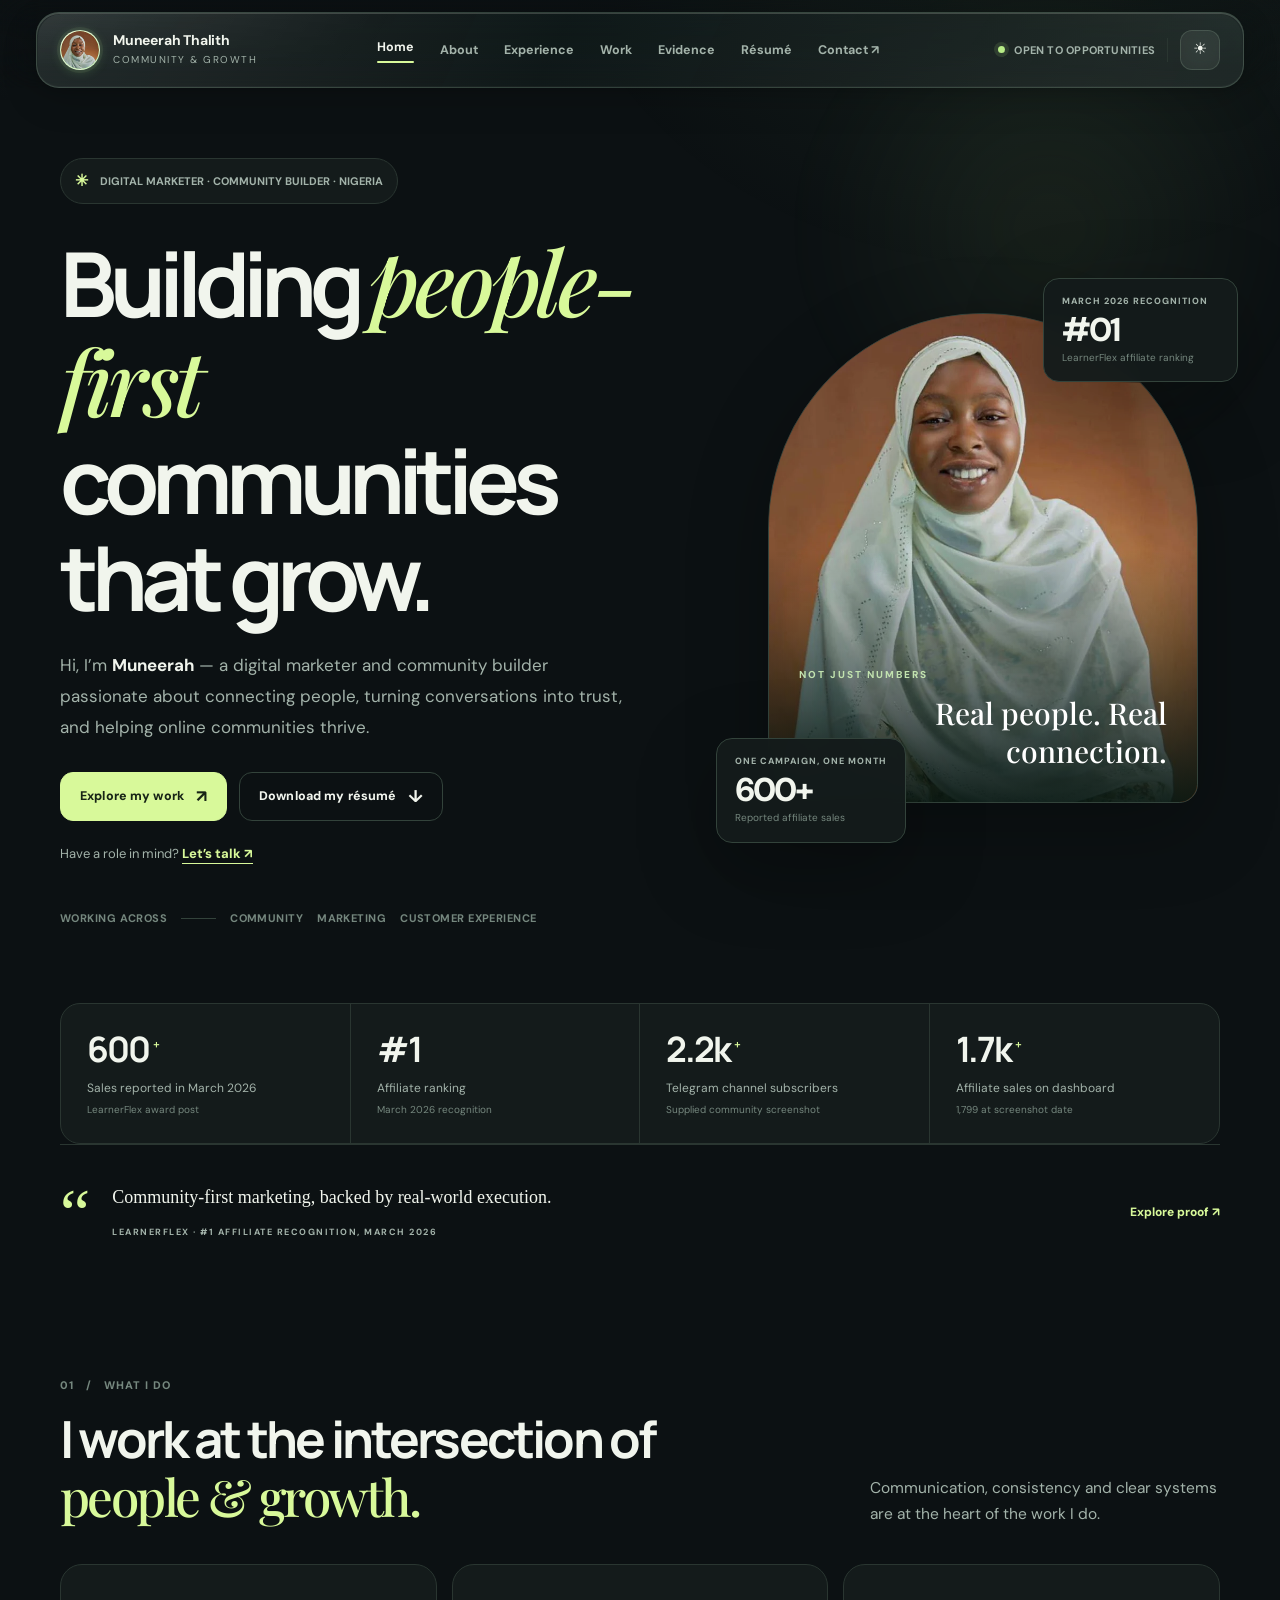
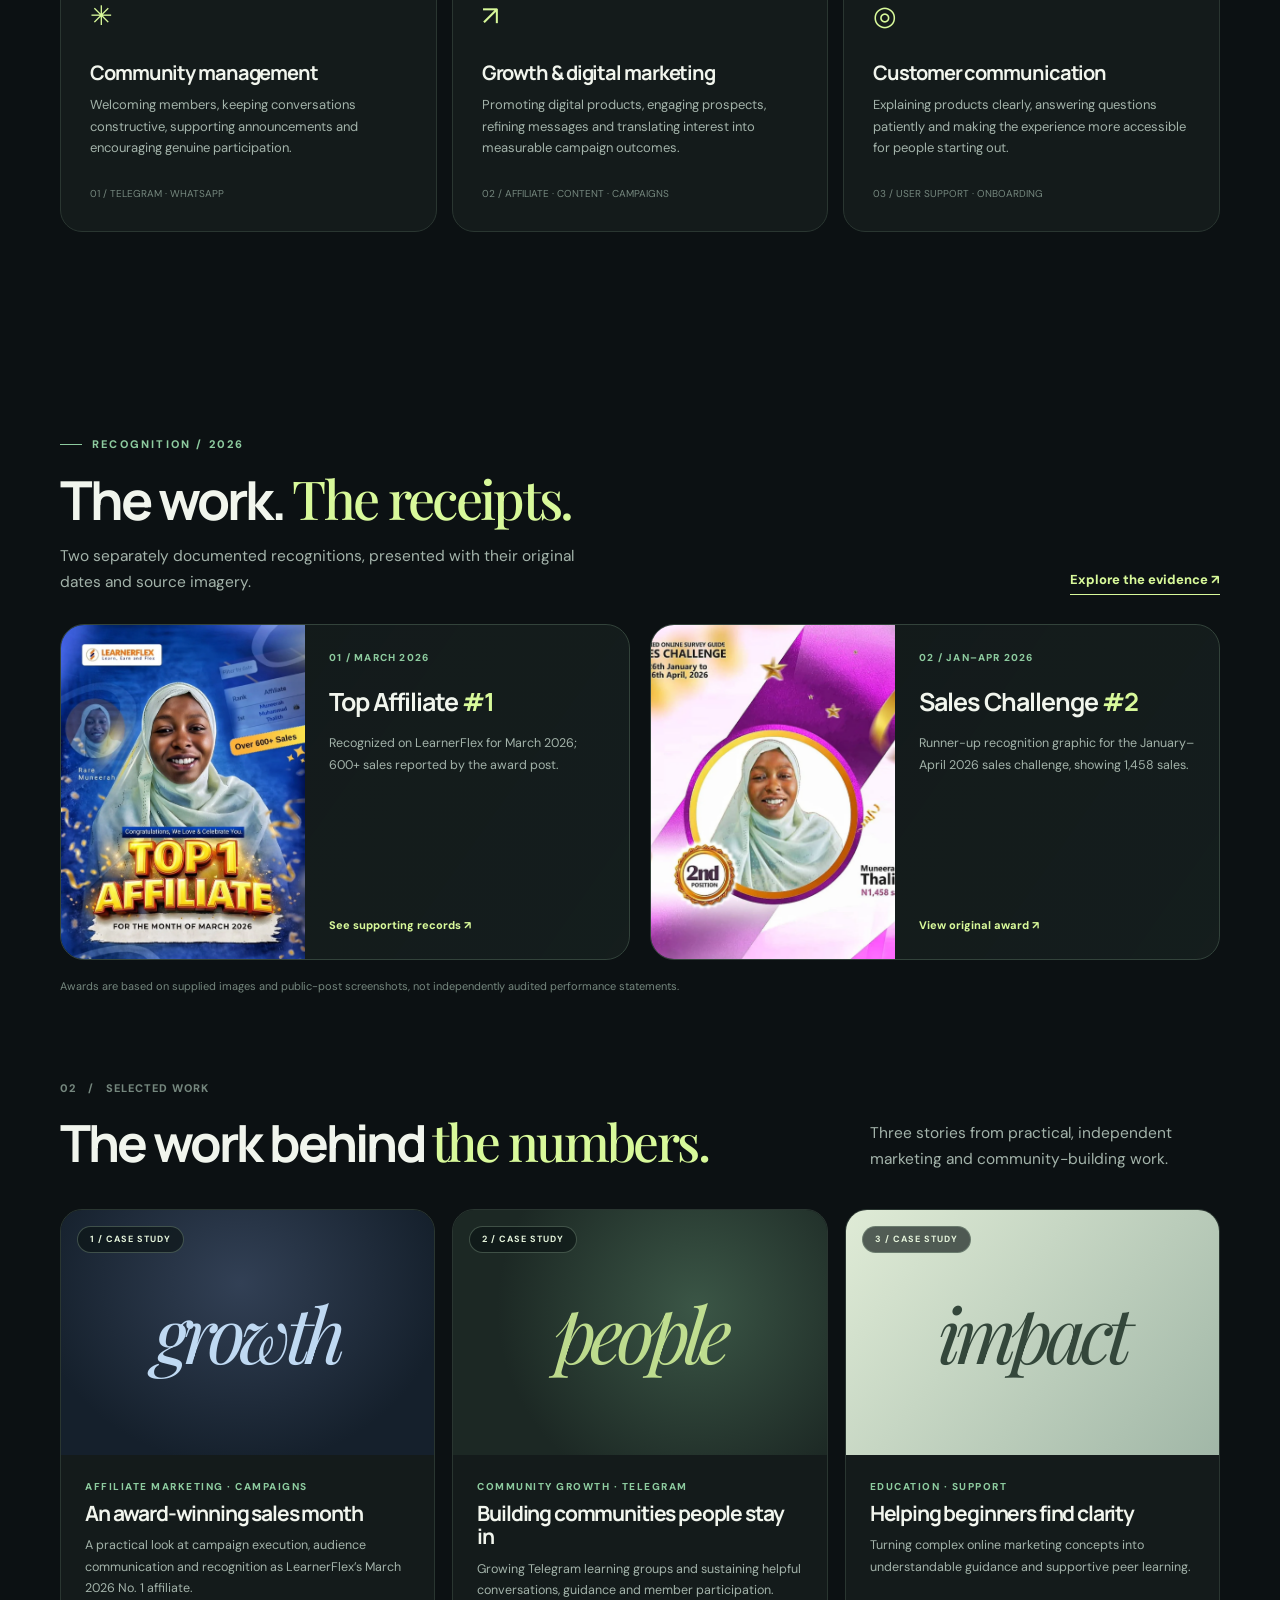
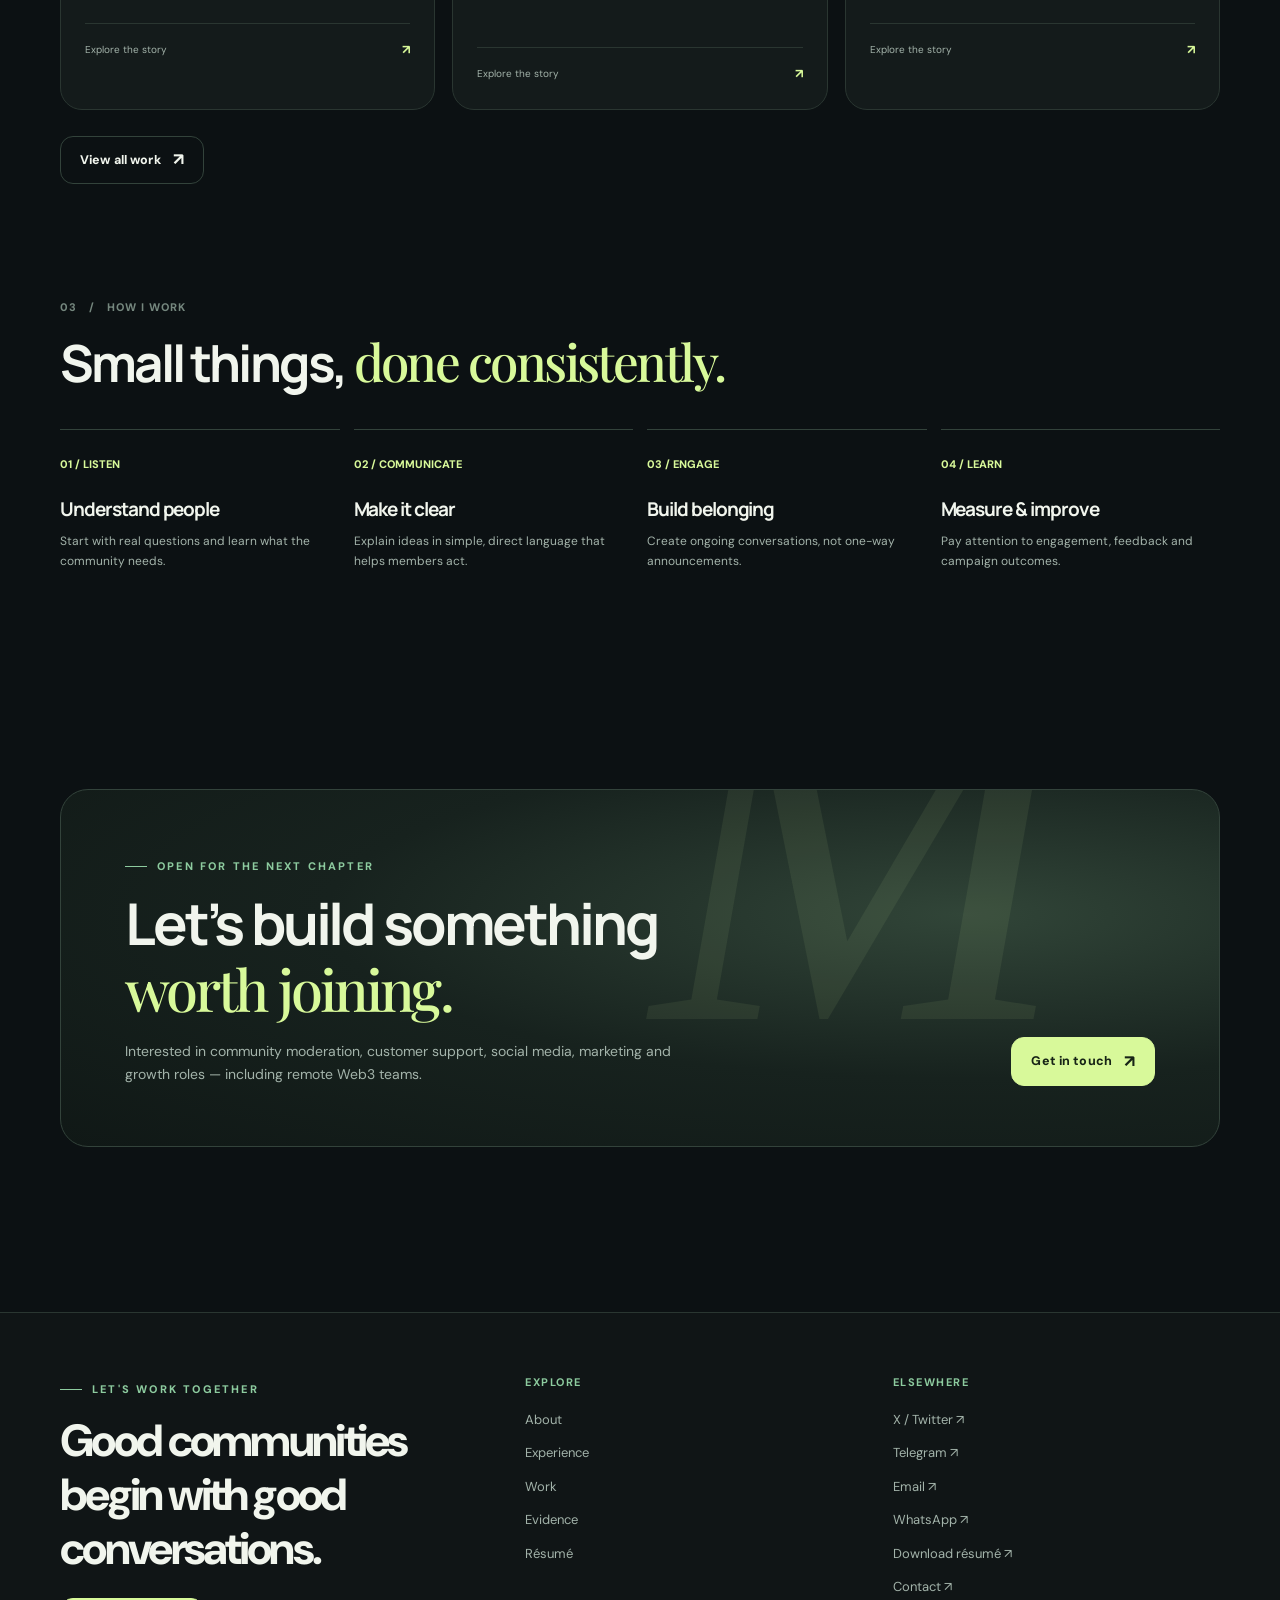
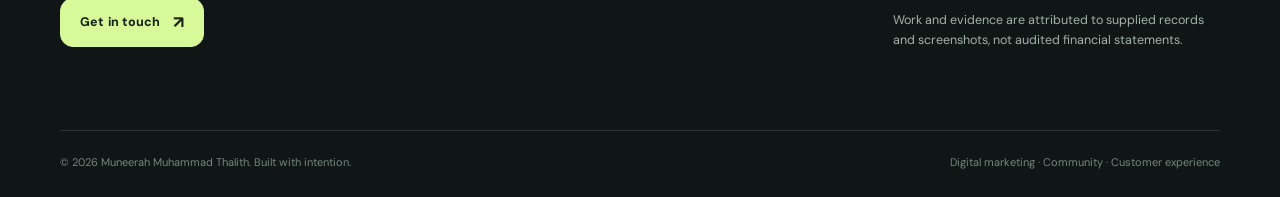
==== commit bace7920: "feat: add liquid-glass sticky header and April 2026 proof-of-work awards" ====
--- a/index.html
+++ b/index.html
@@ -1,7 +1,8 @@
-<!doctype html><html lang="en"><head><meta charset="utf-8"><meta name="viewport" content="width=device-width,initial-scale=1"><meta name="description" content="Muneerah Muhammad Thalith — digital marketer and community builder with hands-on audience growth, affiliate marketing and customer communication experience."><meta name="theme-color" content="#0c1113"><meta name="author" content="Muneerah Muhammad Thalith"><link rel="canonical" href="https://muneerah-cv.vercel.app/"><meta property="og:title" content="Community Builder &amp; Digital Marketer"><meta property="og:description" content="Muneerah Muhammad Thalith — digital marketer and community builder with hands-on audience growth, affiliate marketing and customer communication experience."><meta property="og:type" content="website"><meta property="og:image" content="https://muneerah-cv.vercel.app/assets/media/muneerah-hero.webp"><meta name="twitter:card" content="summary_large_image"><meta name="twitter:site" content="@Dneerah_"><title>Community Builder &amp; Digital Marketer · Muneerah Muhammad Thalith</title><link rel="icon" href="./assets/favicon-48.png" sizes="48x48" type="image/png"><link rel="icon" href="./assets/favicon-32.png" sizes="32x32" type="image/png"><link rel="apple-touch-icon" href="./assets/apple-touch-icon.png"><link rel="stylesheet" href="./assets/site.css"><script>(function(){try{var t=localStorage.getItem('muneerah-theme');if(t==='light'||t==='dark')document.documentElement.dataset.theme=t;}catch(e){}})()</script></head><body class=""><a class="skip" href="#main">Skip to content</a><header class="site-header"><nav class="nav container" aria-label="Main navigation"><a class="brand" href="./" aria-label="Muneerah, home"><span class="brand-icon"><img src="./assets/media/muneerah-avatar.webp" width="38" height="38" alt=""></span><span class="brand-copy"><strong>Muneerah Thalith</strong><span>Community & growth</span></span></a><div class="nav-links" id="menu-links" data-nav-links><a href="./" class="active" aria-current=page>Home</a><a href="./about/" class="" >About</a><a href="./experience/" class="" >Experience</a><a href="./work/" class="" >Work</a><a href="./evidence/" class="" >Evidence</a><a href="./resume/" class="" >Résumé</a><a href="./contact/">Contact ↗</a></div><div class="nav-actions"><span class="availability"><i class="dot" aria-hidden="true"></i> OPEN TO OPPORTUNITIES</span><span class="mini-divider"></span><button type="button" class="theme-toggle" aria-label="Switch theme" data-theme-toggle>☀</button><button type="button" class="menu-toggle" aria-label="Toggle navigation" aria-expanded="false" aria-controls="menu-links" data-menu-toggle>☰</button></div></nav></header><main id="main"><section class="hero"><div class="container hero-grid"><div class="hero-content"><div class="hero-tag"><span class="star">✳</span> DIGITAL MARKETER · COMMUNITY BUILDER · NIGERIA</div><h1>Building <span class="serif highlight">people-first</span> communities that grow.</h1><p>Hi, I’m <strong style="color:var(--ink)">Muneerah</strong> — a digital marketer and community builder passionate about connecting people, turning conversations into trust, and helping online communities thrive.</p><div class="hero-cta"><a href="./work/" class="btn btn-primary" >Explore my work <span class="arr">↗</span></a><a href="./assets/Muneerah-Muhammad-Thalith-Resume.pdf" class="btn btn-ghost" download>Download my résumé <span class="arr">↓</span></a></div><a class="hero-text-link" href="mailto:contact@muneerah.page?subject=Opportunity%20for%20Muneerah">Have a role in mind? <span>Let’s talk ↗</span></a><div class="hero-foot"><span>WORKING ACROSS</span><span class="line"></span><span>COMMUNITY</span><span>MARKETING</span><span>CUSTOMER EXPERIENCE</span></div></div><div class="hero-art"><div class="hero-frame"><img class="hero-portrait" src="./assets/media/muneerah-hero.webp" width="800" height="980" fetchpriority="high" alt="Portrait of Muneerah Muhammad Thalith"><div class="art-caption"><span class="art-label">Not just numbers</span><b>Real people. Real connection.</b></div></div><div class="float-proof"><span>March 2026 recognition</span><strong>#01</strong><small>LearnerFlex affiliate ranking</small></div><div class="float-number"><span>One campaign, one month</span><strong>600+</strong><small>Reported affiliate sales</small></div></div></div></section>
+<!doctype html><html lang="en"><head><meta charset="utf-8"><meta name="viewport" content="width=device-width,initial-scale=1"><meta name="description" content="Muneerah Muhammad Thalith — digital marketer and community builder with hands-on audience growth, affiliate marketing and customer communication experience."><meta name="theme-color" content="#0c1113"><meta name="author" content="Muneerah Muhammad Thalith"><link rel="canonical" href="https://muneerah-portfolio-git.vercel.app/"><meta property="og:title" content="Community Builder &amp; Digital Marketer"><meta property="og:description" content="Muneerah Muhammad Thalith — digital marketer and community builder with hands-on audience growth, affiliate marketing and customer communication experience."><meta property="og:type" content="website"><meta property="og:image" content="https://muneerah-portfolio-git.vercel.app/assets/media/muneerah-hero.webp"><meta name="twitter:card" content="summary_large_image"><meta name="twitter:site" content="@Dneerah_"><title>Community Builder &amp; Digital Marketer · Muneerah Muhammad Thalith</title><link rel="icon" href="./assets/favicon-48.png" sizes="48x48" type="image/png"><link rel="icon" href="./assets/favicon-32.png" sizes="32x32" type="image/png"><link rel="apple-touch-icon" href="./assets/apple-touch-icon.png"><link rel="stylesheet" href="./assets/site.css"><script>(function(){try{var t=localStorage.getItem('muneerah-theme');if(t==='light'||t==='dark')document.documentElement.dataset.theme=t;}catch(e){}})()</script></head><body class=""><a class="skip" href="#main">Skip to content</a><header class="site-header"><nav class="nav container" aria-label="Main navigation"><a class="brand" href="./" aria-label="Muneerah, home"><span class="brand-icon"><img src="./assets/media/muneerah-avatar.webp" width="38" height="38" alt=""></span><span class="brand-copy"><strong>Muneerah Thalith</strong><span>Community & growth</span></span></a><div class="nav-links" id="menu-links" data-nav-links><a href="./" class="active" aria-current=page>Home</a><a href="./about/" class="" >About</a><a href="./experience/" class="" >Experience</a><a href="./work/" class="" >Work</a><a href="./evidence/" class="" >Evidence</a><a href="./resume/" class="" >Résumé</a><a href="./contact/">Contact ↗</a></div><div class="nav-actions"><span class="availability"><i class="dot" aria-hidden="true"></i> OPEN TO OPPORTUNITIES</span><span class="mini-divider"></span><button type="button" class="theme-toggle" aria-label="Switch theme" data-theme-toggle>☀</button><button type="button" class="menu-toggle" aria-label="Toggle navigation" aria-expanded="false" aria-controls="menu-links" data-menu-toggle>☰</button></div></nav></header><main id="main"><section class="hero"><div class="container hero-grid"><div class="hero-content"><div class="hero-tag"><span class="star">✳</span> DIGITAL MARKETER · COMMUNITY BUILDER · NIGERIA</div><h1>Building <span class="serif highlight">people-first</span> communities that grow.</h1><p>Hi, I’m <strong style="color:var(--ink)">Muneerah</strong> — a digital marketer and community builder passionate about connecting people, turning conversations into trust, and helping online communities thrive.</p><div class="hero-cta"><a href="./work/" class="btn btn-primary" >Explore my work <span class="arr">↗</span></a><a href="./assets/Muneerah-Muhammad-Thalith-Resume.pdf" class="btn btn-ghost" download>Download my résumé <span class="arr">↓</span></a></div><a class="hero-text-link" href="mailto:contact@muneerah.page?subject=Opportunity%20for%20Muneerah">Have a role in mind? <span>Let’s talk ↗</span></a><div class="hero-foot"><span>WORKING ACROSS</span><span class="line"></span><span>COMMUNITY</span><span>MARKETING</span><span>CUSTOMER EXPERIENCE</span></div></div><div class="hero-art"><div class="hero-frame"><img class="hero-portrait" src="./assets/media/muneerah-hero.webp" width="800" height="980" fetchpriority="high" alt="Portrait of Muneerah Muhammad Thalith"><div class="art-caption"><span class="art-label">Not just numbers</span><b>Real people. Real connection.</b></div></div><div class="float-proof"><span>March 2026 recognition</span><strong>#01</strong><small>LearnerFlex affiliate ranking</small></div><div class="float-number"><span>One campaign, one month</span><strong>600+</strong><small>Reported affiliate sales</small></div></div></div></section>
 <section class="container"><div class="stats-bar reveal"><div class="stat"><strong>600<sup>+</sup></strong><span>Sales reported in March 2026</span><div class="tip">LearnerFlex award post</div></div><div class="stat"><strong>#1</strong><span>Affiliate ranking</span><div class="tip">March 2026 recognition</div></div><div class="stat"><strong>2.2k<sup>+</sup></strong><span>Telegram channel subscribers</span><div class="tip">Supplied community screenshot</div></div><div class="stat"><strong>1.7k<sup>+</sup></strong><span>Affiliate sales on dashboard</span><div class="tip">1,799 at screenshot date</div></div></div></section>
-<section class="container mini-testimonial reveal"><span class="mini-quote">“</span><div><p>Community-first marketing, backed by real-world execution.</p><span>LEAR NERFLEX · #1 AFFILIATE RECOGNITION, MARCH 2026</span></div><a href="./evidence/">Explore proof ↗</a></section>
+<section class="container mini-testimonial reveal"><span class="mini-quote">“</span><div><p>Community-first marketing, backed by real-world execution.</p><span>LEARNERFLEX · #1 AFFILIATE RECOGNITION, MARCH 2026</span></div><a href="./evidence/">Explore proof ↗</a></section>
 <section class="section container"><div class="section-head reveal"><div><span class="section-index">01 &nbsp; / &nbsp; WHAT I DO</span><h2>I work at the intersection of <span class="serif highlight">people & growth.</span></h2></div><p>Communication, consistency and clear systems are at the heart of the work I do.</p></div><div class="service-grid"><div class="service reveal"><div class="service-icon">✳</div><h3>Community management</h3><p>Welcoming members, keeping conversations constructive, supporting announcements and encouraging genuine participation.</p><span class="n">01 / TELEGRAM · WHATSAPP</span></div><div class="service reveal"><div class="service-icon">↗</div><h3>Growth & digital marketing</h3><p>Promoting digital products, engaging prospects, refining messages and translating interest into measurable campaign outcomes.</p><span class="n">02 / AFFILIATE · CONTENT · CAMPAIGNS</span></div><div class="service reveal"><div class="service-icon">◎</div><h3>Customer communication</h3><p>Explaining products clearly, answering questions patiently and making the experience more accessible for people starting out.</p><span class="n">03 / USER SUPPORT · ONBOARDING</span></div></div></section>
+<section class="section container award-showcase" aria-labelledby="awards-heading"><div class="award-showcase-heading"><div><span class="eyebrow">Recognition / 2026</span><h2 id="awards-heading">The work. <span class="serif highlight">The receipts.</span></h2><p>Two separately documented recognitions, presented with their original dates and source imagery.</p></div><a href="./evidence/" class="proof-text-link">Explore the evidence ↗</a></div><div class="award-showcase-grid"><a class="award-showcase-card" href="./evidence/"><span class="award-showcase-img"><img src="./assets/media/award.webp" width="640" height="640" loading="lazy" alt="LearnerFlex No. 1 affiliate award for March 2026"></span><span class="award-showcase-copy"><span class="award-index">01 / March 2026</span><strong>Top Affiliate <em>#1</em></strong><span>Recognized on LearnerFlex for March 2026; 600+ sales reported by the award post.</span><span class="proof-action">See supporting records ↗</span></span></a><a class="award-showcase-card" href="./evidence/"><span class="award-showcase-img"><img src="./assets/media/challenge-runner-up.webp" width="640" height="640" loading="lazy" alt="Second-place sales challenge award showing 1,458 sales from January to April 2026"></span><span class="award-showcase-copy"><span class="award-index">02 / Jan–Apr 2026</span><strong>Sales Challenge <em>#2</em></strong><span>Runner-up recognition graphic for the January–April 2026 sales challenge, showing 1,458 sales.</span><span class="proof-action">View original award ↗</span></span></a></div><p class="proof-disclaimer">Awards are based on supplied images and public-post screenshots, not independently audited performance statements.</p></section>
 <section class="section container" style="padding-top:0"><div class="section-head reveal"><div><span class="section-index">02 &nbsp; / &nbsp; SELECTED WORK</span><h2>The work behind <span class="serif highlight">the numbers.</span></h2></div><p>Three stories from practical, independent marketing and community-building work.</p></div><div class="work-grid"><a href="./work/learnerflex/" class="project reveal"><div class="project-visual ink"><span class="corner">1 / CASE STUDY</span><span class="ghost-word">growth</span></div><div class="project-body"><div class="project-type">Affiliate marketing · Campaigns</div><h3>An award-winning sales month</h3><p>A practical look at campaign execution, audience communication and recognition as LearnerFlex’s March 2026 No. 1 affiliate.</p><div class="project-foot"><span>Explore the story</span><strong>↗</strong></div></div></a><a href="./work/community/" class="project reveal"><div class="project-visual "><span class="corner">2 / CASE STUDY</span><span class="ghost-word">people</span></div><div class="project-body"><div class="project-type">Community growth · Telegram</div><h3>Building communities people stay in</h3><p>Growing Telegram learning groups and sustaining helpful conversations, guidance and member participation.</p><div class="project-foot"><span>Explore the story</span><strong>↗</strong></div></div></a><a href="./work/coaching/" class="project reveal"><div class="project-visual pale"><span class="corner">3 / CASE STUDY</span><span class="ghost-word">impact</span></div><div class="project-body"><div class="project-type">Education · Support</div><h3>Helping beginners find clarity</h3><p>Turning complex online marketing concepts into understandable guidance and supportive peer learning.</p><div class="project-foot"><span>Explore the story</span><strong>↗</strong></div></div></a></div><div style="margin-top:26px"><a href="./work/" class="btn btn-ghost" >View all work <span class="arr">↗</span></a></div></section>
 <section class="section container" style="padding-top:0"><div class="section-head reveal"><div><span class="section-index">03 &nbsp; / &nbsp; HOW I WORK</span><h2>Small things, <span class="serif highlight">done consistently.</span></h2></div></div><div class="process"><div class="step reveal"><div class="count">01 / LISTEN</div><h3>Understand people</h3><p>Start with real questions and learn what the community needs.</p></div><div class="step reveal"><div class="count">02 / COMMUNICATE</div><h3>Make it clear</h3><p>Explain ideas in simple, direct language that helps members act.</p></div><div class="step reveal"><div class="count">03 / ENGAGE</div><h3>Build belonging</h3><p>Create ongoing conversations, not one-way announcements.</p></div><div class="step reveal"><div class="count">04 / LEARN</div><h3>Measure & improve</h3><p>Pay attention to engagement, feedback and campaign outcomes.</p></div></div></section>
 <section class="section-tight container"><div class="banner reveal"><div><span class="eyebrow">Open for the next chapter</span><h2>Let’s build something <span class="serif highlight">worth joining.</span></h2><p>Interested in community moderation, customer support, social media, marketing and growth roles — including remote Web3 teams.</p></div><a href="./contact/" class="btn btn-primary" >Get in touch <span class="arr">↗</span></a></div></section></main><footer class="site-footer"><div class="container"><div class="footer-top"><div><span class="eyebrow">Let's work together</span><div class="footer-big">Good communities begin with good conversations.</div><a href="./contact/" class="btn btn-primary" >Get in touch <span class="arr">↗</span></a></div><div class="footer-column"><strong>Explore</strong><a href="./about/">About</a><a href="./experience/">Experience</a><a href="./work/">Work</a><a href="./evidence/">Evidence</a><a href="./resume/">Résumé</a></div><div class="footer-column"><strong>Elsewhere</strong><a href="https://x.com/Dneerah_" target="_blank" rel="noopener noreferrer">X / Twitter ↗</a><a href="https://t.me/DNeerah" target="_blank" rel="noopener noreferrer">Telegram ↗</a><a href="mailto:contact@muneerah.page">Email ↗</a><a href="https://wa.me/2347049001254" target="_blank" rel="noopener noreferrer">WhatsApp ↗</a><a href="./assets/Muneerah-Muhammad-Thalith-Resume.pdf" download>Download résumé ↗</a><a href="./contact/">Contact ↗</a><p class="small">Work and evidence are attributed to supplied records and screenshots, not audited financial statements.</p></div></div><div class="footer-bottom"><span>© 2026 Muneerah Muhammad Thalith. Built with intention.</span><span>Digital marketing · Community · Customer experience</span></div></div></footer><script src="./assets/site.js" defer></script></body></html>
--- a/assets/site.css
+++ b/assets/site.css
@@ -79,3 +79,30 @@
 @media(max-width:880px){.studio-grid{grid-template-columns:1fr}.studio-guide{position:static}.evidence-action{flex-wrap:wrap}.mini-testimonial{flex-wrap:wrap}.mini-testimonial a{margin-left:0}}
 @media(max-width:540px){.hero::before{width:250px;height:280px;right:0}.studio-panel,.studio-guide{padding:23px}.evidence-action{padding:21px}.evidence-action .btn{width:100%}.mini-testimonial p{font-size:16px}.mini-testimonial{gap:14px}.hero-art:hover .hero-frame{transform:none}}
 @media(prefers-reduced-motion:reduce){.hero::before,.hero-art .float-proof,.hero-art .float-number{animation:none!important}.service,.project,.evidence-card,.hero-frame,.evidence-art img{transition:none!important}}
+
+/* 2026-11-09 | Liquid glass navigation. Sticky wrapper + floating refractive surface. */
+.site-header{position:sticky;top:0;z-index:90;background:transparent;border:0;box-shadow:none!important;padding:12px 0 0;pointer-events:none;isolation:isolate;transition:padding .3s ease}
+.site-header::before{content:"";position:absolute;inset:0 0 -13px;z-index:-1;pointer-events:none;background:linear-gradient(to bottom,color-mix(in srgb,var(--bg) 48%,transparent),transparent);opacity:.5}
+.site-header .nav{position:relative;pointer-events:auto;min-height:76px;height:76px;padding:0 23px;width:min(1208px,calc(100% - 36px));border-radius:23px;border:1px solid rgba(200,240,204,.18);background:linear-gradient(116deg,rgba(246,255,246,.105),rgba(205,239,219,.027) 43%,rgba(242,255,242,.087) 96%),rgba(11,21,21,.58);-webkit-backdrop-filter:blur(26px) saturate(175%);backdrop-filter:blur(26px) saturate(175%);box-shadow:inset 0 1px 0 rgba(247,255,239,.18),inset 0 -1px 0 rgba(243,255,242,.035),0 12px 35px rgba(0,0,0,.17),0 2px 6px rgba(0,0,0,.1);transition:height .3s ease,min-height .3s ease,border-radius .3s ease,background .3s ease,box-shadow .3s ease}
+.site-header .nav::before{content:"";position:absolute;z-index:-1;inset:1px;pointer-events:none;border-radius:inherit;background:linear-gradient(120deg,rgba(255,255,255,.075) 0%,transparent 29%,transparent 75%,rgba(208,255,206,.035));mask-image:linear-gradient(to bottom,#000,transparent 85%)}
+.site-header.is-scrolled{padding-top:8px}
+.site-header.is-scrolled .nav{height:65px;min-height:65px;border-radius:19px;background:linear-gradient(125deg,rgba(229,255,223,.12),rgba(13,26,25,.12) 42%,rgba(255,255,255,.07)),rgba(11,21,21,.72);box-shadow:inset 0 1px 0 rgba(246,255,234,.21),0 14px 42px rgba(0,0,0,.3),0 2px 8px rgba(0,0,0,.12)}
+.site-header .brand-icon{width:40px;height:40px;border-radius:50%;background:linear-gradient(135deg,#ecffcb,#9dd98a);border:1px solid rgba(243,255,236,.55);box-shadow:0 0 0 3px rgba(209,255,174,.07),0 2px 11px rgba(158,249,143,.18);overflow:hidden;flex-shrink:0}
+.site-header .brand-icon img{display:block;width:100%;height:100%;object-fit:cover;border-radius:50%}
+.site-header .theme-toggle,.site-header .menu-toggle{background:rgba(229,251,229,.06);border-color:rgba(221,250,220,.14);-webkit-backdrop-filter:blur(12px);backdrop-filter:blur(12px)}
+.site-header .theme-toggle:hover,.site-header .menu-toggle:hover{background:rgba(210,250,195,.11);border-color:rgba(210,250,195,.42)}
+.site-header .nav-links a.active{color:var(--ink)}
+:root[data-theme=light] .site-header .nav{background:linear-gradient(118deg,rgba(255,255,255,.79),rgba(255,255,255,.49) 55%,rgba(241,255,240,.67)),rgba(250,254,248,.56);border-color:rgba(114,142,114,.28);box-shadow:inset 0 1px 0 rgba(255,255,255,.93),0 12px 35px rgba(35,64,34,.1),0 2px 7px rgba(35,64,34,.06)}
+:root[data-theme=light] .site-header.is-scrolled .nav{background:linear-gradient(118deg,rgba(255,255,255,.9),rgba(245,255,239,.69) 58%,rgba(255,255,255,.82)),rgba(248,251,244,.71)}
+:root[data-theme=light] .site-header .theme-toggle,:root[data-theme=light] .site-header .menu-toggle{background:rgba(255,255,255,.46);border-color:rgba(104,130,101,.23)}
+@supports not ((backdrop-filter:blur(10px)) or (-webkit-backdrop-filter:blur(10px))){.site-header .nav{background:#172320}.site-header.is-scrolled .nav{background:#172320}:root[data-theme=light] .site-header .nav,:root[data-theme=light] .site-header.is-scrolled .nav{background:#f8faf5}}
+@media(max-width:840px){.site-header{padding-top:9px}.site-header.is-scrolled{padding-top:7px}.site-header .nav{width:calc(100% - 24px);height:66px;min-height:66px;padding:0 15px;border-radius:19px;gap:12px}.site-header.is-scrolled .nav{height:60px;min-height:60px;border-radius:17px}.site-header .nav-links{position:absolute;top:calc(100% + 10px);left:0;right:0;padding:10px 14px 15px;background:linear-gradient(145deg,rgba(33,51,46,.85),rgba(10,22,20,.92));border:1px solid rgba(218,255,214,.17);border-radius:19px;box-shadow:0 24px 65px rgba(0,0,0,.35),inset 0 1px 0 rgba(255,255,255,.1);-webkit-backdrop-filter:blur(26px) saturate(165%);backdrop-filter:blur(26px) saturate(165%);max-height:calc(100dvh - 110px);overflow-y:auto}.site-header .nav-links a{border-radius:10px;padding:10px 12px}.site-header .nav-links a:hover,.site-header .nav-links a.active{background:rgba(216,249,154,.08)}:root[data-theme=light] .site-header .nav-links{background:rgba(246,250,243,.91);border-color:rgba(116,143,115,.22);box-shadow:0 20px 46px rgba(32,62,37,.14)}}
+@media(max-width:580px){.site-header .nav{padding:0 13px}.site-header .brand-icon{width:36px;height:36px}.site-header .brand-copy strong{font-size:12px}.site-header .brand-copy span{font-size:8px}.site-header .nav-actions{gap:7px}.site-header .theme-toggle,.site-header .menu-toggle{width:38px;height:38px;border-radius:13px}}
+@media(prefers-reduced-motion:reduce){.site-header,.site-header .nav{transition:none}}
+/* Award showcase: source-first, readable, and genuinely useful to hiring managers. */
+.award-showcase{padding-top:86px;padding-bottom:80px}.award-showcase-heading{display:flex;align-items:end;justify-content:space-between;gap:30px;margin-bottom:29px}.award-showcase-heading h2{font-size:clamp(35px,4.2vw,60px);line-height:1.13;margin:14px 0}.award-showcase-heading p{margin:0;max-width:520px}.proof-text-link{font-size:13px;color:var(--mint);font-weight:800;white-space:nowrap;border-bottom:1px solid currentColor;padding-bottom:4px}.award-showcase-grid{display:grid;grid-template-columns:1fr 1fr;gap:20px}.award-showcase-card{display:grid;grid-template-columns:43% 1fr;gap:0;min-width:0;position:relative;overflow:hidden;background:linear-gradient(125deg,color-mix(in srgb,var(--panel) 90%,transparent),color-mix(in srgb,var(--panel2) 75%,transparent));border:1px solid var(--border2);border-radius:24px;transition:transform .28s ease,border-color .28s ease,box-shadow .28s ease}.award-showcase-card:hover{transform:translateY(-5px);border-color:var(--mint2);box-shadow:0 20px 50px rgba(0,0,0,.16)}.award-showcase-img{min-height:270px;background:rgba(70,100,82,.14);display:grid;place-items:center;overflow:hidden}.award-showcase-img img{width:100%;height:100%;object-fit:cover;transition:transform .6s ease}.award-showcase-card:hover .award-showcase-img img{transform:scale(1.035)}.award-showcase-copy{display:flex;flex-direction:column;align-items:start;padding:25px 24px;min-width:0}.award-index{font-size:10px;text-transform:uppercase;letter-spacing:1.2px;color:var(--mint2);font-weight:800}.award-showcase-copy strong{font-family:'Manrope',sans-serif;letter-spacing:-1px;font-size:25px;line-height:1.2;color:var(--ink);margin:20px 0 15px}.award-showcase-copy strong em{font-style:normal;color:var(--mint)}.award-showcase-copy>span:nth-of-type(2){font-size:12.5px;line-height:1.8;color:var(--muted)}.proof-action{display:block;margin-top:auto;padding-top:25px;font-size:11px;color:var(--mint);font-weight:800}.proof-disclaimer{font-size:11px;margin:17px 0 0;color:var(--soft)}
+.proof-manifest{border:1px solid var(--border2);border-radius:24px;background:radial-gradient(circle at 89% 15%,rgba(160,243,136,.09),transparent 40%),var(--panel);padding:38px;display:grid;grid-template-columns:1fr minmax(170px,220px);gap:30px;margin-bottom:40px;align-items:center}.proof-manifest h2{font-size:clamp(30px,4vw,50px);margin:17px 0;max-width:670px}.proof-manifest p{font-size:14px;max-width:520px;margin:0}.proof-manifest-aside{border-left:1px solid var(--border2);padding-left:35px;display:flex;flex-direction:column}.proof-manifest-aside strong{font-size:85px;letter-spacing:-7px;line-height:1;font-family:'Manrope',sans-serif;color:var(--mint)}.proof-manifest-aside span{font-size:12px;font-weight:800;color:var(--ink);margin:8px 0 5px}.proof-manifest-aside small{font-size:10px;color:var(--muted)}.proof-filter-status{font-size:12px;color:var(--soft);margin:-8px 0 19px}.evidence-collection .evidence-card{position:relative}.evidence-collection .evidence-card:focus-within{border-color:var(--mint)}.evidence-collection .evidence-art{background:linear-gradient(130deg,rgba(38,62,51,.75),rgba(15,25,24,.92))}.evidence-collection .evidence-description h3{line-height:1.35}.evidence-collection .evidence-description .project-type{font-size:10px;letter-spacing:.6px;text-transform:uppercase;color:var(--mint2)}
+@media(max-width:1050px){.award-showcase-card{grid-template-columns:1fr}.award-showcase-img{min-height:250px;max-height:300px}.award-showcase-img img{object-fit:contain}.award-showcase-copy{min-height:215px}}
+@media(max-width:690px){.award-showcase{padding-top:55px;padding-bottom:55px}.award-showcase-heading{align-items:start;flex-direction:column;gap:18px}.award-showcase-grid{grid-template-columns:1fr;gap:15px}.award-showcase-card{grid-template-columns:39% 1fr}.award-showcase-img{min-height:210px;max-height:none}.award-showcase-copy{min-height:0;padding:22px 16px}.award-showcase-copy strong{font-size:22px;margin:13px 0}.award-showcase-copy>span:nth-of-type(2){font-size:11.5px}.proof-manifest{grid-template-columns:1fr;padding:25px 22px;gap:24px}.proof-manifest-aside{border-left:0;border-top:1px solid var(--border2);padding:20px 0 0}.proof-manifest-aside strong{font-size:61px;letter-spacing:-4px}}
+@media(max-width:420px){.award-showcase-card{grid-template-columns:1fr}.award-showcase-img{height:220px;min-height:220px}.award-showcase-copy{padding:21px}.award-showcase-copy strong{font-size:24px}}
+@media(prefers-reduced-motion:reduce){.award-showcase-card,.award-showcase-img img{transition:none}}
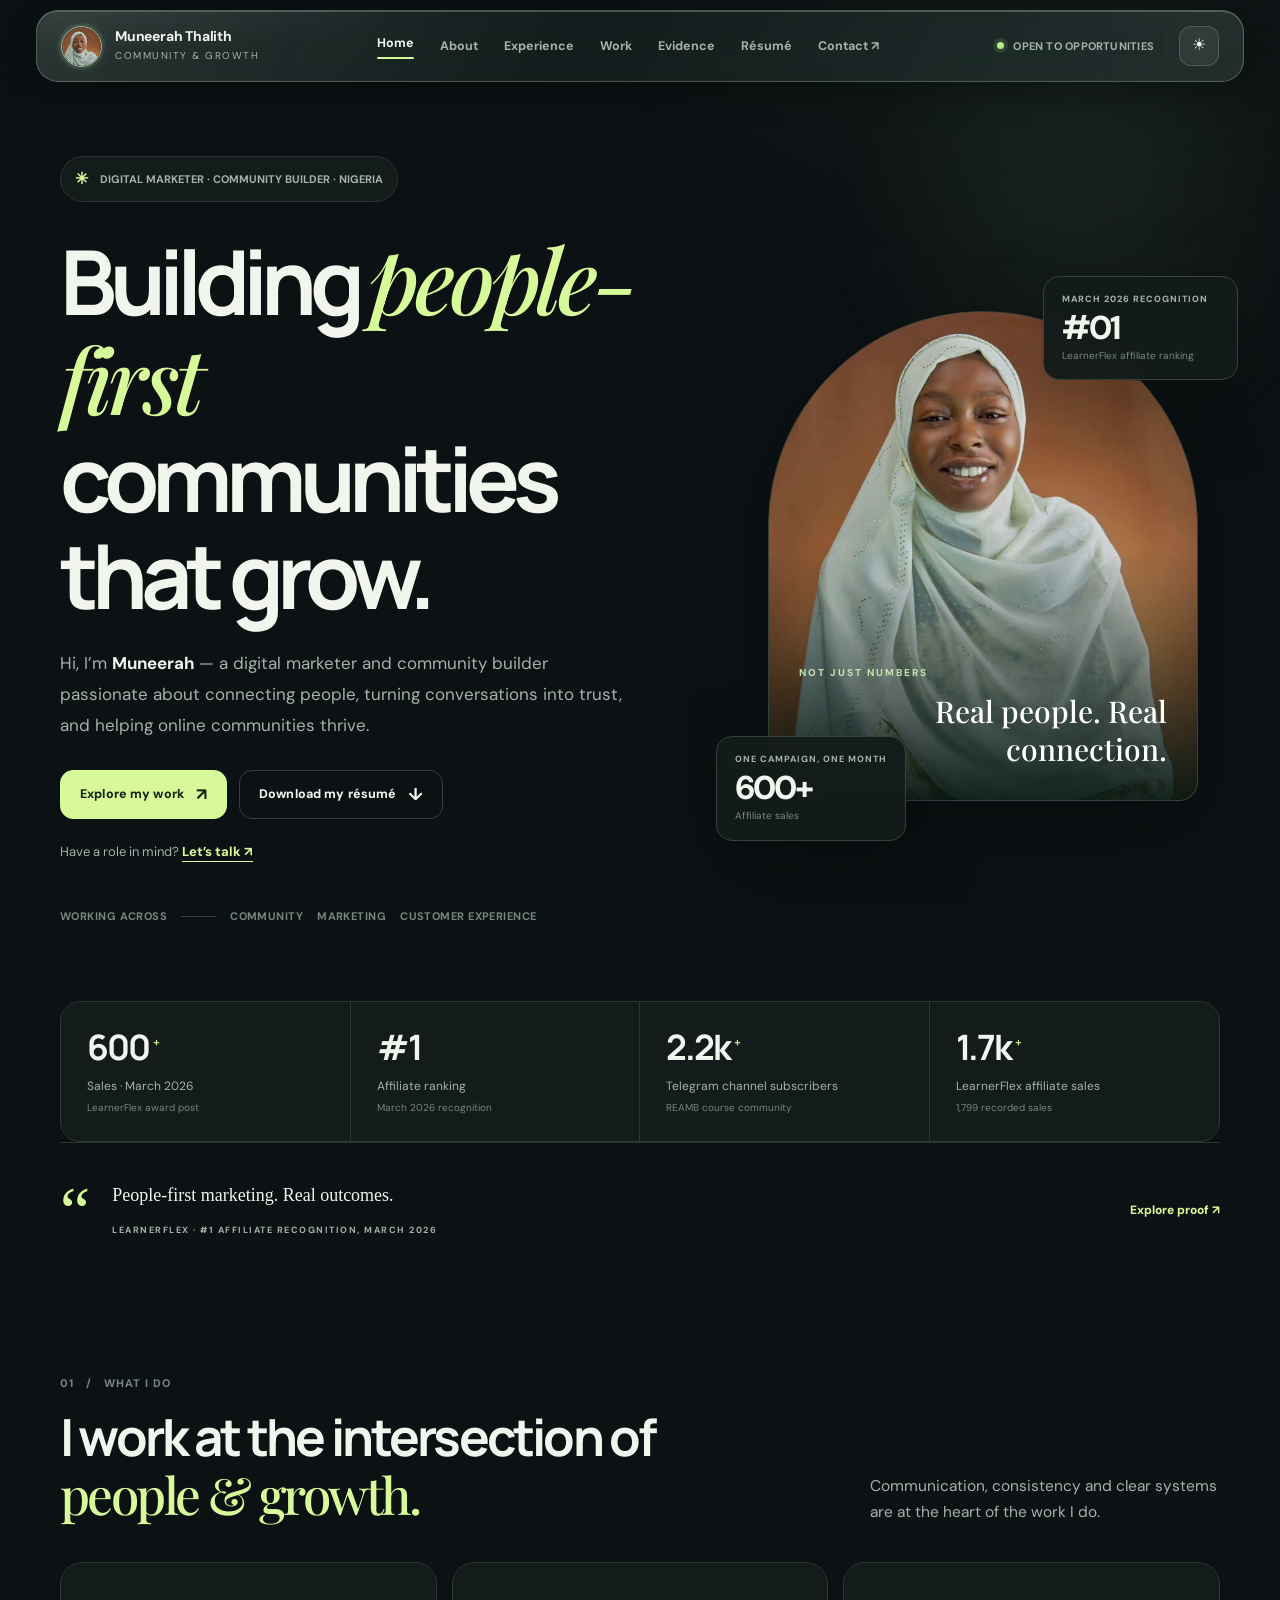
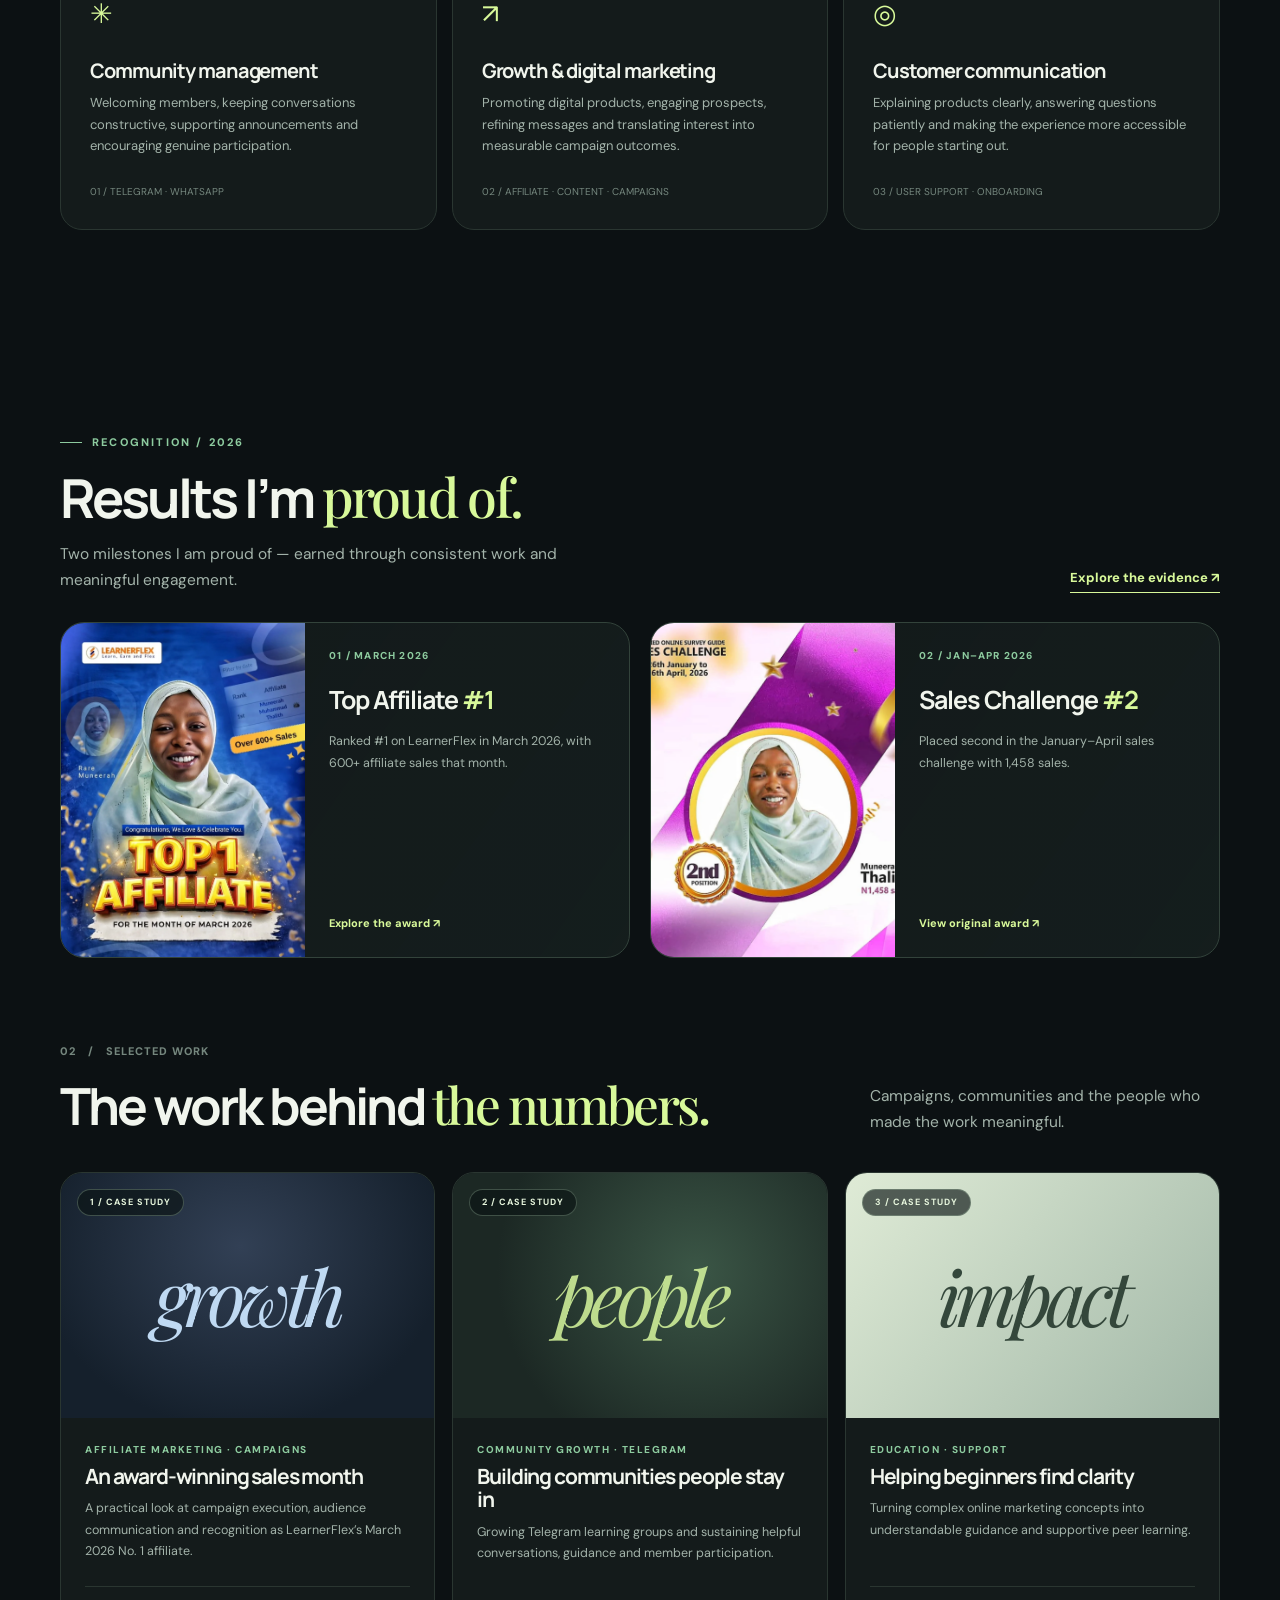
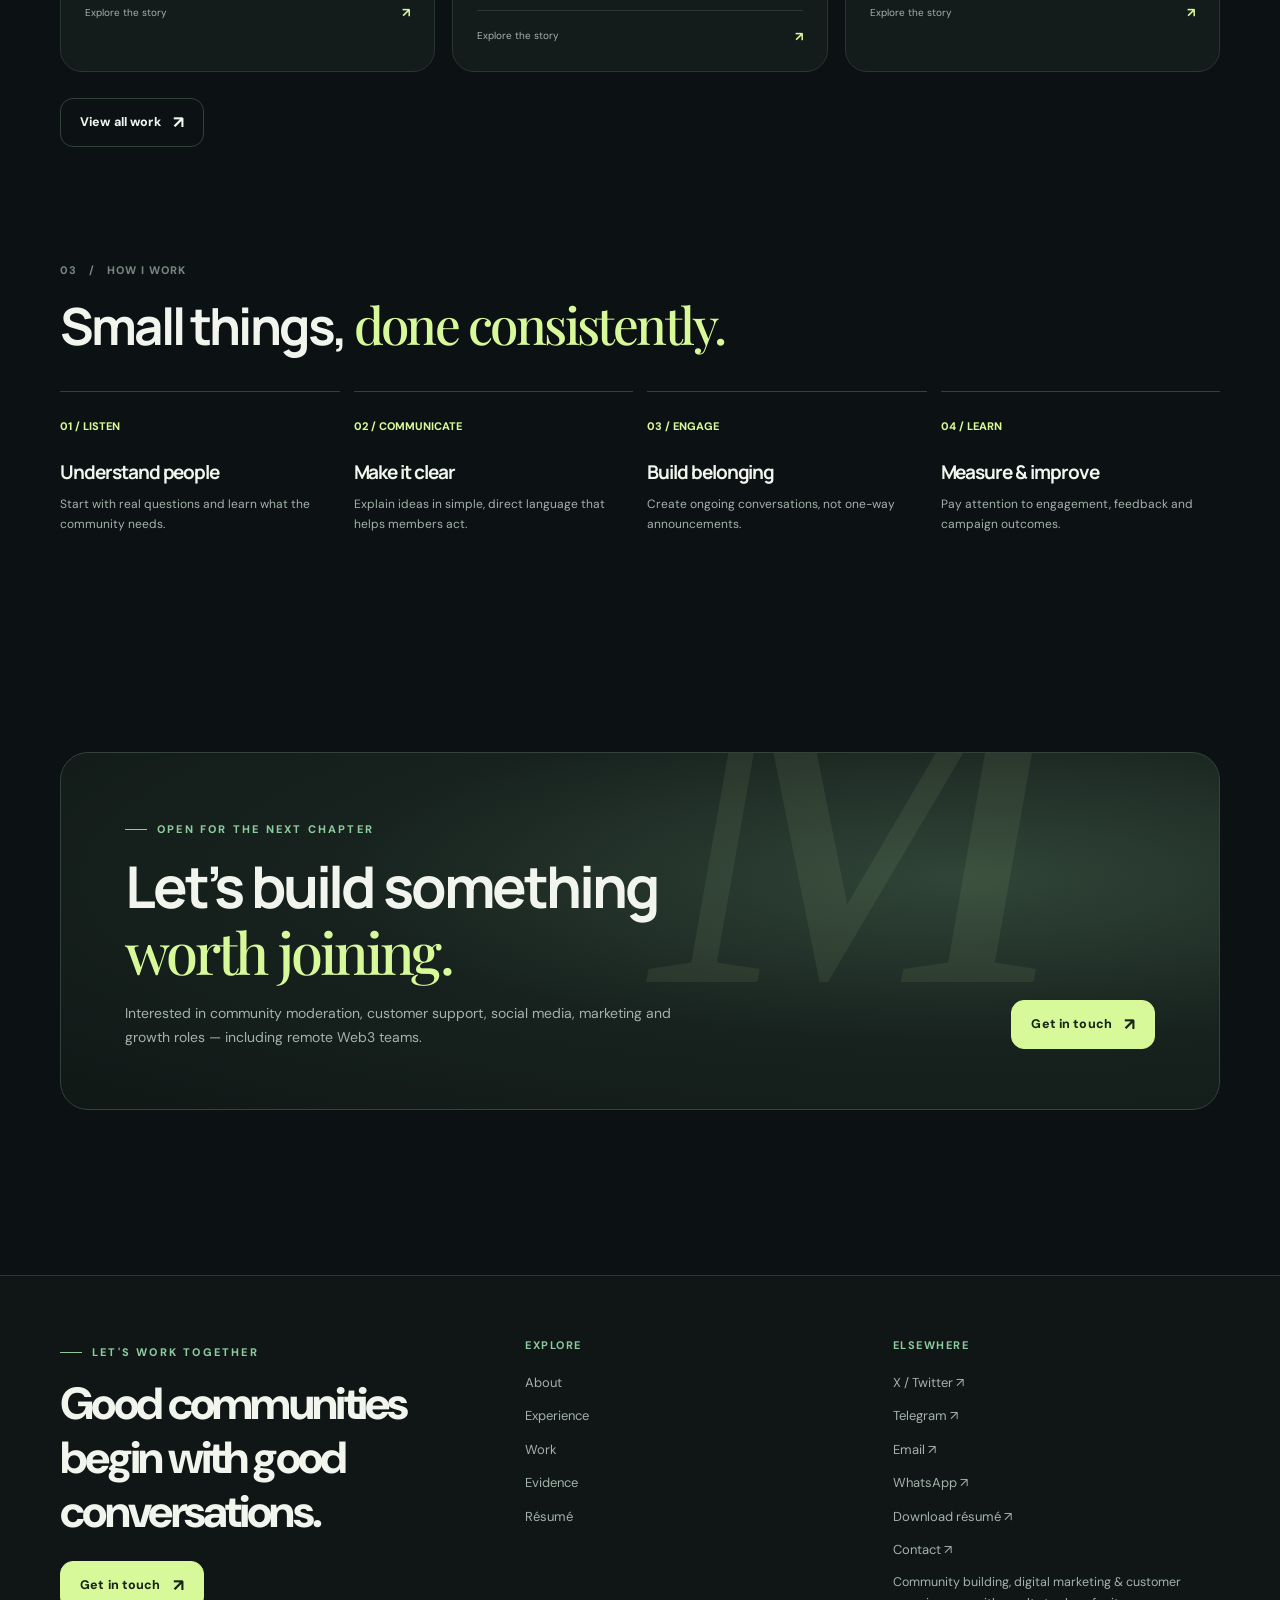
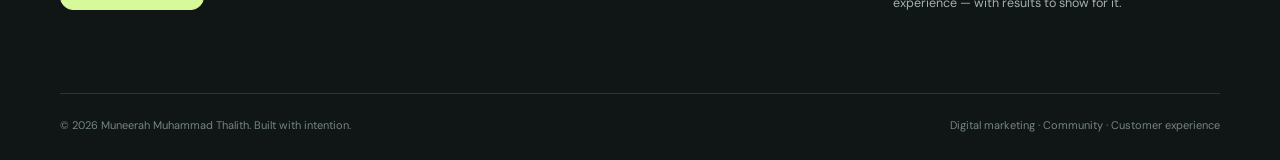
==== commit 189a12fc: "feat: professional Muneerah résumé, owner-voice copy and refined glass UI" ====
--- a/index.html
+++ b/index.html
@@ -1,8 +1,8 @@
-<!doctype html><html lang="en"><head><meta charset="utf-8"><meta name="viewport" content="width=device-width,initial-scale=1"><meta name="description" content="Muneerah Muhammad Thalith — digital marketer and community builder with hands-on audience growth, affiliate marketing and customer communication experience."><meta name="theme-color" content="#0c1113"><meta name="author" content="Muneerah Muhammad Thalith"><link rel="canonical" href="https://muneerah-portfolio-git.vercel.app/"><meta property="og:title" content="Community Builder &amp; Digital Marketer"><meta property="og:description" content="Muneerah Muhammad Thalith — digital marketer and community builder with hands-on audience growth, affiliate marketing and customer communication experience."><meta property="og:type" content="website"><meta property="og:image" content="https://muneerah-portfolio-git.vercel.app/assets/media/muneerah-hero.webp"><meta name="twitter:card" content="summary_large_image"><meta name="twitter:site" content="@Dneerah_"><title>Community Builder &amp; Digital Marketer · Muneerah Muhammad Thalith</title><link rel="icon" href="./assets/favicon-48.png" sizes="48x48" type="image/png"><link rel="icon" href="./assets/favicon-32.png" sizes="32x32" type="image/png"><link rel="apple-touch-icon" href="./assets/apple-touch-icon.png"><link rel="stylesheet" href="./assets/site.css"><script>(function(){try{var t=localStorage.getItem('muneerah-theme');if(t==='light'||t==='dark')document.documentElement.dataset.theme=t;}catch(e){}})()</script></head><body class=""><a class="skip" href="#main">Skip to content</a><header class="site-header"><nav class="nav container" aria-label="Main navigation"><a class="brand" href="./" aria-label="Muneerah, home"><span class="brand-icon"><img src="./assets/media/muneerah-avatar.webp" width="38" height="38" alt=""></span><span class="brand-copy"><strong>Muneerah Thalith</strong><span>Community & growth</span></span></a><div class="nav-links" id="menu-links" data-nav-links><a href="./" class="active" aria-current=page>Home</a><a href="./about/" class="" >About</a><a href="./experience/" class="" >Experience</a><a href="./work/" class="" >Work</a><a href="./evidence/" class="" >Evidence</a><a href="./resume/" class="" >Résumé</a><a href="./contact/">Contact ↗</a></div><div class="nav-actions"><span class="availability"><i class="dot" aria-hidden="true"></i> OPEN TO OPPORTUNITIES</span><span class="mini-divider"></span><button type="button" class="theme-toggle" aria-label="Switch theme" data-theme-toggle>☀</button><button type="button" class="menu-toggle" aria-label="Toggle navigation" aria-expanded="false" aria-controls="menu-links" data-menu-toggle>☰</button></div></nav></header><main id="main"><section class="hero"><div class="container hero-grid"><div class="hero-content"><div class="hero-tag"><span class="star">✳</span> DIGITAL MARKETER · COMMUNITY BUILDER · NIGERIA</div><h1>Building <span class="serif highlight">people-first</span> communities that grow.</h1><p>Hi, I’m <strong style="color:var(--ink)">Muneerah</strong> — a digital marketer and community builder passionate about connecting people, turning conversations into trust, and helping online communities thrive.</p><div class="hero-cta"><a href="./work/" class="btn btn-primary" >Explore my work <span class="arr">↗</span></a><a href="./assets/Muneerah-Muhammad-Thalith-Resume.pdf" class="btn btn-ghost" download>Download my résumé <span class="arr">↓</span></a></div><a class="hero-text-link" href="mailto:contact@muneerah.page?subject=Opportunity%20for%20Muneerah">Have a role in mind? <span>Let’s talk ↗</span></a><div class="hero-foot"><span>WORKING ACROSS</span><span class="line"></span><span>COMMUNITY</span><span>MARKETING</span><span>CUSTOMER EXPERIENCE</span></div></div><div class="hero-art"><div class="hero-frame"><img class="hero-portrait" src="./assets/media/muneerah-hero.webp" width="800" height="980" fetchpriority="high" alt="Portrait of Muneerah Muhammad Thalith"><div class="art-caption"><span class="art-label">Not just numbers</span><b>Real people. Real connection.</b></div></div><div class="float-proof"><span>March 2026 recognition</span><strong>#01</strong><small>LearnerFlex affiliate ranking</small></div><div class="float-number"><span>One campaign, one month</span><strong>600+</strong><small>Reported affiliate sales</small></div></div></div></section>
-<section class="container"><div class="stats-bar reveal"><div class="stat"><strong>600<sup>+</sup></strong><span>Sales reported in March 2026</span><div class="tip">LearnerFlex award post</div></div><div class="stat"><strong>#1</strong><span>Affiliate ranking</span><div class="tip">March 2026 recognition</div></div><div class="stat"><strong>2.2k<sup>+</sup></strong><span>Telegram channel subscribers</span><div class="tip">Supplied community screenshot</div></div><div class="stat"><strong>1.7k<sup>+</sup></strong><span>Affiliate sales on dashboard</span><div class="tip">1,799 at screenshot date</div></div></div></section>
-<section class="container mini-testimonial reveal"><span class="mini-quote">“</span><div><p>Community-first marketing, backed by real-world execution.</p><span>LEARNERFLEX · #1 AFFILIATE RECOGNITION, MARCH 2026</span></div><a href="./evidence/">Explore proof ↗</a></section>
+<!doctype html><html lang="en"><head><meta charset="utf-8"><meta name="viewport" content="width=device-width,initial-scale=1"><meta name="description" content="Muneerah Muhammad Thalith — digital marketer and community builder with hands-on audience growth, affiliate marketing and customer communication experience."><meta name="theme-color" content="#0c1113"><meta name="author" content="Muneerah Muhammad Thalith"><link rel="canonical" href="https://muneerah-portfolio-git.vercel.app/"><meta property="og:title" content="Community Builder &amp; Digital Marketer"><meta property="og:description" content="Muneerah Muhammad Thalith — digital marketer and community builder with hands-on audience growth, affiliate marketing and customer communication experience."><meta property="og:type" content="website"><meta property="og:image" content="https://muneerah-portfolio-git.vercel.app/assets/media/muneerah-hero.webp"><meta name="twitter:card" content="summary_large_image"><meta name="twitter:site" content="@Dneerah_"><title>Community Builder &amp; Digital Marketer · Muneerah Muhammad Thalith</title><link rel="icon" href="./assets/favicon-48.png" sizes="48x48" type="image/png"><link rel="icon" href="./assets/favicon-32.png" sizes="32x32" type="image/png"><link rel="apple-touch-icon" href="./assets/apple-touch-icon.png"><link rel="stylesheet" href="./assets/site.css"><script>(function(){try{var t=localStorage.getItem('muneerah-theme');if(t==='light'||t==='dark')document.documentElement.dataset.theme=t;}catch(e){}})()</script></head><body class=""><a class="skip" href="#main">Skip to content</a><header class="site-header"><nav class="nav container" aria-label="Main navigation"><a class="brand" href="./" aria-label="Muneerah, home"><span class="brand-icon"><img src="./assets/media/muneerah-avatar.webp" width="38" height="38" alt=""></span><span class="brand-copy"><strong>Muneerah Thalith</strong><span>Community & growth</span></span></a><div class="nav-links" id="menu-links" data-nav-links><a href="./" class="active" aria-current=page>Home</a><a href="./about/" class="" >About</a><a href="./experience/" class="" >Experience</a><a href="./work/" class="" >Work</a><a href="./evidence/" class="" >Evidence</a><a href="./resume/" class="" >Résumé</a><a href="./contact/">Contact ↗</a></div><div class="nav-actions"><span class="availability"><i class="dot" aria-hidden="true"></i> OPEN TO OPPORTUNITIES</span><span class="mini-divider"></span><button type="button" class="theme-toggle" aria-label="Switch theme" data-theme-toggle>☀</button><button type="button" class="menu-toggle" aria-label="Toggle navigation" aria-expanded="false" aria-controls="menu-links" data-menu-toggle>☰</button></div></nav></header><main id="main"><section class="hero"><div class="container hero-grid"><div class="hero-content"><div class="hero-tag"><span class="star">✳</span> DIGITAL MARKETER · COMMUNITY BUILDER · NIGERIA</div><h1>Building <span class="serif highlight">people-first</span> communities that grow.</h1><p>Hi, I’m <strong style="color:var(--ink)">Muneerah</strong> — a digital marketer and community builder passionate about connecting people, turning conversations into trust, and helping online communities thrive.</p><div class="hero-cta"><a href="./work/" class="btn btn-primary" >Explore my work <span class="arr">↗</span></a><a href="./assets/Muneerah-Muhammad-Thalith-Resume.pdf" class="btn btn-ghost" download>Download my résumé <span class="arr">↓</span></a></div><a class="hero-text-link" href="mailto:contact@muneerah.page?subject=Opportunity%20for%20Muneerah">Have a role in mind? <span>Let’s talk ↗</span></a><div class="hero-foot"><span>WORKING ACROSS</span><span class="line"></span><span>COMMUNITY</span><span>MARKETING</span><span>CUSTOMER EXPERIENCE</span></div></div><div class="hero-art"><div class="hero-frame"><img class="hero-portrait" src="./assets/media/muneerah-hero.webp" width="800" height="980" fetchpriority="high" alt="Portrait of Muneerah Muhammad Thalith"><div class="art-caption"><span class="art-label">Not just numbers</span><b>Real people. Real connection.</b></div></div><div class="float-proof"><span>March 2026 recognition</span><strong>#01</strong><small>LearnerFlex affiliate ranking</small></div><div class="float-number"><span>One campaign, one month</span><strong>600+</strong><small>Affiliate sales</small></div></div></div></section>
+<section class="container"><div class="stats-bar reveal"><div class="stat"><strong>600<sup>+</sup></strong><span>Sales · March 2026</span><div class="tip">LearnerFlex award post</div></div><div class="stat"><strong>#1</strong><span>Affiliate ranking</span><div class="tip">March 2026 recognition</div></div><div class="stat"><strong>2.2k<sup>+</sup></strong><span>Telegram channel subscribers</span><div class="tip">REAMB course community</div></div><div class="stat"><strong>1.7k<sup>+</sup></strong><span>LearnerFlex affiliate sales</span><div class="tip">1,799 recorded sales</div></div></div></section>
+<section class="container mini-testimonial reveal"><span class="mini-quote">“</span><div><p>People-first marketing. Real outcomes.</p><span>LEARNERFLEX · #1 AFFILIATE RECOGNITION, MARCH 2026</span></div><a href="./evidence/">Explore proof ↗</a></section>
 <section class="section container"><div class="section-head reveal"><div><span class="section-index">01 &nbsp; / &nbsp; WHAT I DO</span><h2>I work at the intersection of <span class="serif highlight">people & growth.</span></h2></div><p>Communication, consistency and clear systems are at the heart of the work I do.</p></div><div class="service-grid"><div class="service reveal"><div class="service-icon">✳</div><h3>Community management</h3><p>Welcoming members, keeping conversations constructive, supporting announcements and encouraging genuine participation.</p><span class="n">01 / TELEGRAM · WHATSAPP</span></div><div class="service reveal"><div class="service-icon">↗</div><h3>Growth & digital marketing</h3><p>Promoting digital products, engaging prospects, refining messages and translating interest into measurable campaign outcomes.</p><span class="n">02 / AFFILIATE · CONTENT · CAMPAIGNS</span></div><div class="service reveal"><div class="service-icon">◎</div><h3>Customer communication</h3><p>Explaining products clearly, answering questions patiently and making the experience more accessible for people starting out.</p><span class="n">03 / USER SUPPORT · ONBOARDING</span></div></div></section>
-<section class="section container award-showcase" aria-labelledby="awards-heading"><div class="award-showcase-heading"><div><span class="eyebrow">Recognition / 2026</span><h2 id="awards-heading">The work. <span class="serif highlight">The receipts.</span></h2><p>Two separately documented recognitions, presented with their original dates and source imagery.</p></div><a href="./evidence/" class="proof-text-link">Explore the evidence ↗</a></div><div class="award-showcase-grid"><a class="award-showcase-card" href="./evidence/"><span class="award-showcase-img"><img src="./assets/media/award.webp" width="640" height="640" loading="lazy" alt="LearnerFlex No. 1 affiliate award for March 2026"></span><span class="award-showcase-copy"><span class="award-index">01 / March 2026</span><strong>Top Affiliate <em>#1</em></strong><span>Recognized on LearnerFlex for March 2026; 600+ sales reported by the award post.</span><span class="proof-action">See supporting records ↗</span></span></a><a class="award-showcase-card" href="./evidence/"><span class="award-showcase-img"><img src="./assets/media/challenge-runner-up.webp" width="640" height="640" loading="lazy" alt="Second-place sales challenge award showing 1,458 sales from January to April 2026"></span><span class="award-showcase-copy"><span class="award-index">02 / Jan–Apr 2026</span><strong>Sales Challenge <em>#2</em></strong><span>Runner-up recognition graphic for the January–April 2026 sales challenge, showing 1,458 sales.</span><span class="proof-action">View original award ↗</span></span></a></div><p class="proof-disclaimer">Awards are based on supplied images and public-post screenshots, not independently audited performance statements.</p></section>
-<section class="section container" style="padding-top:0"><div class="section-head reveal"><div><span class="section-index">02 &nbsp; / &nbsp; SELECTED WORK</span><h2>The work behind <span class="serif highlight">the numbers.</span></h2></div><p>Three stories from practical, independent marketing and community-building work.</p></div><div class="work-grid"><a href="./work/learnerflex/" class="project reveal"><div class="project-visual ink"><span class="corner">1 / CASE STUDY</span><span class="ghost-word">growth</span></div><div class="project-body"><div class="project-type">Affiliate marketing · Campaigns</div><h3>An award-winning sales month</h3><p>A practical look at campaign execution, audience communication and recognition as LearnerFlex’s March 2026 No. 1 affiliate.</p><div class="project-foot"><span>Explore the story</span><strong>↗</strong></div></div></a><a href="./work/community/" class="project reveal"><div class="project-visual "><span class="corner">2 / CASE STUDY</span><span class="ghost-word">people</span></div><div class="project-body"><div class="project-type">Community growth · Telegram</div><h3>Building communities people stay in</h3><p>Growing Telegram learning groups and sustaining helpful conversations, guidance and member participation.</p><div class="project-foot"><span>Explore the story</span><strong>↗</strong></div></div></a><a href="./work/coaching/" class="project reveal"><div class="project-visual pale"><span class="corner">3 / CASE STUDY</span><span class="ghost-word">impact</span></div><div class="project-body"><div class="project-type">Education · Support</div><h3>Helping beginners find clarity</h3><p>Turning complex online marketing concepts into understandable guidance and supportive peer learning.</p><div class="project-foot"><span>Explore the story</span><strong>↗</strong></div></div></a></div><div style="margin-top:26px"><a href="./work/" class="btn btn-ghost" >View all work <span class="arr">↗</span></a></div></section>
+<section class="section container award-showcase" aria-labelledby="awards-heading"><div class="award-showcase-heading"><div><span class="eyebrow">Recognition / 2026</span><h2 id="awards-heading">Results I’m <span class="serif highlight">proud of.</span></h2><p>Two milestones I am proud of — earned through consistent work and meaningful engagement.</p></div><a href="./evidence/" class="proof-text-link">Explore the evidence ↗</a></div><div class="award-showcase-grid"><a class="award-showcase-card" href="./evidence/"><span class="award-showcase-img"><img src="./assets/media/award.webp" width="640" height="640" loading="eager" decoding="async" alt="LearnerFlex No. 1 affiliate award for March 2026"></span><span class="award-showcase-copy"><span class="award-index">01 / March 2026</span><strong>Top Affiliate <em>#1</em></strong><span>Ranked #1 on LearnerFlex in March 2026, with 600+ affiliate sales that month.</span><span class="proof-action">Explore the award ↗</span></span></a><a class="award-showcase-card" href="./evidence/"><span class="award-showcase-img"><img src="./assets/media/challenge-runner-up.webp" width="640" height="640" loading="eager" decoding="async" alt="Second-place sales challenge award showing 1,458 sales from January to April 2026"></span><span class="award-showcase-copy"><span class="award-index">02 / Jan–Apr 2026</span><strong>Sales Challenge <em>#2</em></strong><span>Placed second in the January–April sales challenge with 1,458 sales.</span><span class="proof-action">View original award ↗</span></span></a></div></section>
+<section class="section container" style="padding-top:0"><div class="section-head reveal"><div><span class="section-index">02 &nbsp; / &nbsp; SELECTED WORK</span><h2>The work behind <span class="serif highlight">the numbers.</span></h2></div><p>Campaigns, communities and the people who made the work meaningful.</p></div><div class="work-grid"><a href="./work/learnerflex/" class="project reveal"><div class="project-visual ink"><span class="corner">1 / CASE STUDY</span><span class="ghost-word">growth</span></div><div class="project-body"><div class="project-type">Affiliate marketing · Campaigns</div><h3>An award-winning sales month</h3><p>A practical look at campaign execution, audience communication and recognition as LearnerFlex’s March 2026 No. 1 affiliate.</p><div class="project-foot"><span>Explore the story</span><strong>↗</strong></div></div></a><a href="./work/community/" class="project reveal"><div class="project-visual "><span class="corner">2 / CASE STUDY</span><span class="ghost-word">people</span></div><div class="project-body"><div class="project-type">Community growth · Telegram</div><h3>Building communities people stay in</h3><p>Growing Telegram learning groups and sustaining helpful conversations, guidance and member participation.</p><div class="project-foot"><span>Explore the story</span><strong>↗</strong></div></div></a><a href="./work/coaching/" class="project reveal"><div class="project-visual pale"><span class="corner">3 / CASE STUDY</span><span class="ghost-word">impact</span></div><div class="project-body"><div class="project-type">Education · Support</div><h3>Helping beginners find clarity</h3><p>Turning complex online marketing concepts into understandable guidance and supportive peer learning.</p><div class="project-foot"><span>Explore the story</span><strong>↗</strong></div></div></a></div><div style="margin-top:26px"><a href="./work/" class="btn btn-ghost" >View all work <span class="arr">↗</span></a></div></section>
 <section class="section container" style="padding-top:0"><div class="section-head reveal"><div><span class="section-index">03 &nbsp; / &nbsp; HOW I WORK</span><h2>Small things, <span class="serif highlight">done consistently.</span></h2></div></div><div class="process"><div class="step reveal"><div class="count">01 / LISTEN</div><h3>Understand people</h3><p>Start with real questions and learn what the community needs.</p></div><div class="step reveal"><div class="count">02 / COMMUNICATE</div><h3>Make it clear</h3><p>Explain ideas in simple, direct language that helps members act.</p></div><div class="step reveal"><div class="count">03 / ENGAGE</div><h3>Build belonging</h3><p>Create ongoing conversations, not one-way announcements.</p></div><div class="step reveal"><div class="count">04 / LEARN</div><h3>Measure & improve</h3><p>Pay attention to engagement, feedback and campaign outcomes.</p></div></div></section>
-<section class="section-tight container"><div class="banner reveal"><div><span class="eyebrow">Open for the next chapter</span><h2>Let’s build something <span class="serif highlight">worth joining.</span></h2><p>Interested in community moderation, customer support, social media, marketing and growth roles — including remote Web3 teams.</p></div><a href="./contact/" class="btn btn-primary" >Get in touch <span class="arr">↗</span></a></div></section></main><footer class="site-footer"><div class="container"><div class="footer-top"><div><span class="eyebrow">Let's work together</span><div class="footer-big">Good communities begin with good conversations.</div><a href="./contact/" class="btn btn-primary" >Get in touch <span class="arr">↗</span></a></div><div class="footer-column"><strong>Explore</strong><a href="./about/">About</a><a href="./experience/">Experience</a><a href="./work/">Work</a><a href="./evidence/">Evidence</a><a href="./resume/">Résumé</a></div><div class="footer-column"><strong>Elsewhere</strong><a href="https://x.com/Dneerah_" target="_blank" rel="noopener noreferrer">X / Twitter ↗</a><a href="https://t.me/DNeerah" target="_blank" rel="noopener noreferrer">Telegram ↗</a><a href="mailto:contact@muneerah.page">Email ↗</a><a href="https://wa.me/2347049001254" target="_blank" rel="noopener noreferrer">WhatsApp ↗</a><a href="./assets/Muneerah-Muhammad-Thalith-Resume.pdf" download>Download résumé ↗</a><a href="./contact/">Contact ↗</a><p class="small">Work and evidence are attributed to supplied records and screenshots, not audited financial statements.</p></div></div><div class="footer-bottom"><span>© 2026 Muneerah Muhammad Thalith. Built with intention.</span><span>Digital marketing · Community · Customer experience</span></div></div></footer><script src="./assets/site.js" defer></script></body></html>+<section class="section-tight container"><div class="banner reveal"><div><span class="eyebrow">Open for the next chapter</span><h2>Let’s build something <span class="serif highlight">worth joining.</span></h2><p>Interested in community moderation, customer support, social media, marketing and growth roles — including remote Web3 teams.</p></div><a href="./contact/" class="btn btn-primary" >Get in touch <span class="arr">↗</span></a></div></section></main><footer class="site-footer"><div class="container"><div class="footer-top"><div><span class="eyebrow">Let's work together</span><div class="footer-big">Good communities begin with good conversations.</div><a href="./contact/" class="btn btn-primary" >Get in touch <span class="arr">↗</span></a></div><div class="footer-column"><strong>Explore</strong><a href="./about/">About</a><a href="./experience/">Experience</a><a href="./work/">Work</a><a href="./evidence/">Evidence</a><a href="./resume/">Résumé</a></div><div class="footer-column"><strong>Elsewhere</strong><a href="https://x.com/Dneerah_" target="_blank" rel="noopener noreferrer">X / Twitter ↗</a><a href="https://t.me/DNeerah" target="_blank" rel="noopener noreferrer">Telegram ↗</a><a href="mailto:contact@muneerah.page">Email ↗</a><a href="https://wa.me/2347049001254" target="_blank" rel="noopener noreferrer">WhatsApp ↗</a><a href="./assets/Muneerah-Muhammad-Thalith-Resume.pdf" download>Download résumé ↗</a><a href="./contact/">Contact ↗</a><p class="small">Community building, digital marketing & customer experience — with results to show for it.</p></div></div><div class="footer-bottom"><span>© 2026 Muneerah Muhammad Thalith. Built with intention.</span><span>Digital marketing · Community · Customer experience</span></div></div></footer><script src="./assets/site.js" defer></script></body></html>
--- a/assets/site.css
+++ b/assets/site.css
@@ -80,25 +80,6 @@
 @media(max-width:540px){.hero::before{width:250px;height:280px;right:0}.studio-panel,.studio-guide{padding:23px}.evidence-action{padding:21px}.evidence-action .btn{width:100%}.mini-testimonial p{font-size:16px}.mini-testimonial{gap:14px}.hero-art:hover .hero-frame{transform:none}}
 @media(prefers-reduced-motion:reduce){.hero::before,.hero-art .float-proof,.hero-art .float-number{animation:none!important}.service,.project,.evidence-card,.hero-frame,.evidence-art img{transition:none!important}}
 
-/* 2026-11-09 | Liquid glass navigation. Sticky wrapper + floating refractive surface. */
-.site-header{position:sticky;top:0;z-index:90;background:transparent;border:0;box-shadow:none!important;padding:12px 0 0;pointer-events:none;isolation:isolate;transition:padding .3s ease}
-.site-header::before{content:"";position:absolute;inset:0 0 -13px;z-index:-1;pointer-events:none;background:linear-gradient(to bottom,color-mix(in srgb,var(--bg) 48%,transparent),transparent);opacity:.5}
-.site-header .nav{position:relative;pointer-events:auto;min-height:76px;height:76px;padding:0 23px;width:min(1208px,calc(100% - 36px));border-radius:23px;border:1px solid rgba(200,240,204,.18);background:linear-gradient(116deg,rgba(246,255,246,.105),rgba(205,239,219,.027) 43%,rgba(242,255,242,.087) 96%),rgba(11,21,21,.58);-webkit-backdrop-filter:blur(26px) saturate(175%);backdrop-filter:blur(26px) saturate(175%);box-shadow:inset 0 1px 0 rgba(247,255,239,.18),inset 0 -1px 0 rgba(243,255,242,.035),0 12px 35px rgba(0,0,0,.17),0 2px 6px rgba(0,0,0,.1);transition:height .3s ease,min-height .3s ease,border-radius .3s ease,background .3s ease,box-shadow .3s ease}
-.site-header .nav::before{content:"";position:absolute;z-index:-1;inset:1px;pointer-events:none;border-radius:inherit;background:linear-gradient(120deg,rgba(255,255,255,.075) 0%,transparent 29%,transparent 75%,rgba(208,255,206,.035));mask-image:linear-gradient(to bottom,#000,transparent 85%)}
-.site-header.is-scrolled{padding-top:8px}
-.site-header.is-scrolled .nav{height:65px;min-height:65px;border-radius:19px;background:linear-gradient(125deg,rgba(229,255,223,.12),rgba(13,26,25,.12) 42%,rgba(255,255,255,.07)),rgba(11,21,21,.72);box-shadow:inset 0 1px 0 rgba(246,255,234,.21),0 14px 42px rgba(0,0,0,.3),0 2px 8px rgba(0,0,0,.12)}
-.site-header .brand-icon{width:40px;height:40px;border-radius:50%;background:linear-gradient(135deg,#ecffcb,#9dd98a);border:1px solid rgba(243,255,236,.55);box-shadow:0 0 0 3px rgba(209,255,174,.07),0 2px 11px rgba(158,249,143,.18);overflow:hidden;flex-shrink:0}
-.site-header .brand-icon img{display:block;width:100%;height:100%;object-fit:cover;border-radius:50%}
-.site-header .theme-toggle,.site-header .menu-toggle{background:rgba(229,251,229,.06);border-color:rgba(221,250,220,.14);-webkit-backdrop-filter:blur(12px);backdrop-filter:blur(12px)}
-.site-header .theme-toggle:hover,.site-header .menu-toggle:hover{background:rgba(210,250,195,.11);border-color:rgba(210,250,195,.42)}
-.site-header .nav-links a.active{color:var(--ink)}
-:root[data-theme=light] .site-header .nav{background:linear-gradient(118deg,rgba(255,255,255,.79),rgba(255,255,255,.49) 55%,rgba(241,255,240,.67)),rgba(250,254,248,.56);border-color:rgba(114,142,114,.28);box-shadow:inset 0 1px 0 rgba(255,255,255,.93),0 12px 35px rgba(35,64,34,.1),0 2px 7px rgba(35,64,34,.06)}
-:root[data-theme=light] .site-header.is-scrolled .nav{background:linear-gradient(118deg,rgba(255,255,255,.9),rgba(245,255,239,.69) 58%,rgba(255,255,255,.82)),rgba(248,251,244,.71)}
-:root[data-theme=light] .site-header .theme-toggle,:root[data-theme=light] .site-header .menu-toggle{background:rgba(255,255,255,.46);border-color:rgba(104,130,101,.23)}
-@supports not ((backdrop-filter:blur(10px)) or (-webkit-backdrop-filter:blur(10px))){.site-header .nav{background:#172320}.site-header.is-scrolled .nav{background:#172320}:root[data-theme=light] .site-header .nav,:root[data-theme=light] .site-header.is-scrolled .nav{background:#f8faf5}}
-@media(max-width:840px){.site-header{padding-top:9px}.site-header.is-scrolled{padding-top:7px}.site-header .nav{width:calc(100% - 24px);height:66px;min-height:66px;padding:0 15px;border-radius:19px;gap:12px}.site-header.is-scrolled .nav{height:60px;min-height:60px;border-radius:17px}.site-header .nav-links{position:absolute;top:calc(100% + 10px);left:0;right:0;padding:10px 14px 15px;background:linear-gradient(145deg,rgba(33,51,46,.85),rgba(10,22,20,.92));border:1px solid rgba(218,255,214,.17);border-radius:19px;box-shadow:0 24px 65px rgba(0,0,0,.35),inset 0 1px 0 rgba(255,255,255,.1);-webkit-backdrop-filter:blur(26px) saturate(165%);backdrop-filter:blur(26px) saturate(165%);max-height:calc(100dvh - 110px);overflow-y:auto}.site-header .nav-links a{border-radius:10px;padding:10px 12px}.site-header .nav-links a:hover,.site-header .nav-links a.active{background:rgba(216,249,154,.08)}:root[data-theme=light] .site-header .nav-links{background:rgba(246,250,243,.91);border-color:rgba(116,143,115,.22);box-shadow:0 20px 46px rgba(32,62,37,.14)}}
-@media(max-width:580px){.site-header .nav{padding:0 13px}.site-header .brand-icon{width:36px;height:36px}.site-header .brand-copy strong{font-size:12px}.site-header .brand-copy span{font-size:8px}.site-header .nav-actions{gap:7px}.site-header .theme-toggle,.site-header .menu-toggle{width:38px;height:38px;border-radius:13px}}
-@media(prefers-reduced-motion:reduce){.site-header,.site-header .nav{transition:none}}
 /* Award showcase: source-first, readable, and genuinely useful to hiring managers. */
 .award-showcase{padding-top:86px;padding-bottom:80px}.award-showcase-heading{display:flex;align-items:end;justify-content:space-between;gap:30px;margin-bottom:29px}.award-showcase-heading h2{font-size:clamp(35px,4.2vw,60px);line-height:1.13;margin:14px 0}.award-showcase-heading p{margin:0;max-width:520px}.proof-text-link{font-size:13px;color:var(--mint);font-weight:800;white-space:nowrap;border-bottom:1px solid currentColor;padding-bottom:4px}.award-showcase-grid{display:grid;grid-template-columns:1fr 1fr;gap:20px}.award-showcase-card{display:grid;grid-template-columns:43% 1fr;gap:0;min-width:0;position:relative;overflow:hidden;background:linear-gradient(125deg,color-mix(in srgb,var(--panel) 90%,transparent),color-mix(in srgb,var(--panel2) 75%,transparent));border:1px solid var(--border2);border-radius:24px;transition:transform .28s ease,border-color .28s ease,box-shadow .28s ease}.award-showcase-card:hover{transform:translateY(-5px);border-color:var(--mint2);box-shadow:0 20px 50px rgba(0,0,0,.16)}.award-showcase-img{min-height:270px;background:rgba(70,100,82,.14);display:grid;place-items:center;overflow:hidden}.award-showcase-img img{width:100%;height:100%;object-fit:cover;transition:transform .6s ease}.award-showcase-card:hover .award-showcase-img img{transform:scale(1.035)}.award-showcase-copy{display:flex;flex-direction:column;align-items:start;padding:25px 24px;min-width:0}.award-index{font-size:10px;text-transform:uppercase;letter-spacing:1.2px;color:var(--mint2);font-weight:800}.award-showcase-copy strong{font-family:'Manrope',sans-serif;letter-spacing:-1px;font-size:25px;line-height:1.2;color:var(--ink);margin:20px 0 15px}.award-showcase-copy strong em{font-style:normal;color:var(--mint)}.award-showcase-copy>span:nth-of-type(2){font-size:12.5px;line-height:1.8;color:var(--muted)}.proof-action{display:block;margin-top:auto;padding-top:25px;font-size:11px;color:var(--mint);font-weight:800}.proof-disclaimer{font-size:11px;margin:17px 0 0;color:var(--soft)}
 .proof-manifest{border:1px solid var(--border2);border-radius:24px;background:radial-gradient(circle at 89% 15%,rgba(160,243,136,.09),transparent 40%),var(--panel);padding:38px;display:grid;grid-template-columns:1fr minmax(170px,220px);gap:30px;margin-bottom:40px;align-items:center}.proof-manifest h2{font-size:clamp(30px,4vw,50px);margin:17px 0;max-width:670px}.proof-manifest p{font-size:14px;max-width:520px;margin:0}.proof-manifest-aside{border-left:1px solid var(--border2);padding-left:35px;display:flex;flex-direction:column}.proof-manifest-aside strong{font-size:85px;letter-spacing:-7px;line-height:1;font-family:'Manrope',sans-serif;color:var(--mint)}.proof-manifest-aside span{font-size:12px;font-weight:800;color:var(--ink);margin:8px 0 5px}.proof-manifest-aside small{font-size:10px;color:var(--muted)}.proof-filter-status{font-size:12px;color:var(--soft);margin:-8px 0 19px}.evidence-collection .evidence-card{position:relative}.evidence-collection .evidence-card:focus-within{border-color:var(--mint)}.evidence-collection .evidence-art{background:linear-gradient(130deg,rgba(38,62,51,.75),rgba(15,25,24,.92))}.evidence-collection .evidence-description h3{line-height:1.35}.evidence-collection .evidence-description .project-type{font-size:10px;letter-spacing:.6px;text-transform:uppercase;color:var(--mint2)}
@@ -106,3 +87,93 @@
 @media(max-width:690px){.award-showcase{padding-top:55px;padding-bottom:55px}.award-showcase-heading{align-items:start;flex-direction:column;gap:18px}.award-showcase-grid{grid-template-columns:1fr;gap:15px}.award-showcase-card{grid-template-columns:39% 1fr}.award-showcase-img{min-height:210px;max-height:none}.award-showcase-copy{min-height:0;padding:22px 16px}.award-showcase-copy strong{font-size:22px;margin:13px 0}.award-showcase-copy>span:nth-of-type(2){font-size:11.5px}.proof-manifest{grid-template-columns:1fr;padding:25px 22px;gap:24px}.proof-manifest-aside{border-left:0;border-top:1px solid var(--border2);padding:20px 0 0}.proof-manifest-aside strong{font-size:61px;letter-spacing:-4px}}
 @media(max-width:420px){.award-showcase-card{grid-template-columns:1fr}.award-showcase-img{height:220px;min-height:220px}.award-showcase-copy{padding:21px}.award-showcase-copy strong{font-size:24px}}
 @media(prefers-reduced-motion:reduce){.award-showcase-card,.award-showcase-img img{transition:none}}
+
+
+/* Muneerah — floating Liquid Glass navigation. The original single-column mobile menu is preserved. */
+.site-header{
+ position:sticky;top:0;z-index:90;padding:10px 0 4px;
+ background:transparent;border:0;box-shadow:none;
+ pointer-events:none;isolation:isolate;
+ transition:padding .35s ease;
+}
+.site-header::before{
+ content:"";position:absolute;inset:0 0 -26px;z-index:-1;
+ pointer-events:none;opacity:.8;
+ background:linear-gradient(180deg,color-mix(in srgb,var(--bg) 55%,transparent) 0%, transparent 98%);
+}
+.site-header .nav{
+ position:relative;pointer-events:auto;width:min(1208px,calc(100% - 28px));height:72px;
+ padding:0 24px;border-radius:22px;border:1px solid rgba(220,255,220,.24);
+ background:linear-gradient(117deg,rgba(246,255,246,.12) 0%,rgba(200,237,205,.025) 45%,rgba(246,255,249,.09) 100%),rgba(15,28,27,.76);
+ -webkit-backdrop-filter:blur(28px) saturate(167%);backdrop-filter:blur(28px) saturate(167%);
+ box-shadow:inset 0 1px 0 rgba(255,255,255,.23),inset 0 -1px 0 rgba(238,255,233,.025),0 10px 35px rgba(0,0,0,.23);
+ transition:height .35s ease,border-radius .35s ease,background .35s ease,box-shadow .35s ease;
+}
+.site-header .nav::after{
+ content:"";position:absolute;pointer-events:none;inset:1px;border-radius:inherit;
+ background:linear-gradient(135deg,rgba(255,255,255,.085),transparent 33%,transparent 75%,rgba(236,255,234,.045));
+ mask-image:linear-gradient(180deg,#000,transparent 65%);opacity:.78;
+}
+.site-header.is-scrolled{padding-top:7px}
+.site-header.is-scrolled .nav{
+ height:64px;border-radius:19px;
+ background:linear-gradient(113deg,rgba(239,255,239,.125),rgba(12,23,22,.05) 55%,rgba(246,255,244,.075)),rgba(12,25,24,.87);
+ box-shadow:inset 0 1px 0 rgba(255,255,255,.23),0 12px 40px rgba(0,0,0,.3);
+}
+.site-header .brand-icon{height:41px;width:41px;border-radius:50%;border:1px solid rgba(226,255,210,.65);box-shadow:0 0 0 3px rgba(194,250,172,.09),0 0 18px rgba(189,242,167,.095);overflow:hidden;flex-shrink:0}
+.site-header .brand-icon img{display:block;width:100%;height:100%;object-fit:cover;object-position:center 39%;border-radius:50%}
+.site-header .theme-toggle,.site-header .menu-toggle{position:relative;background:rgba(239,255,241,.055);border-color:rgba(220,255,219,.19);-webkit-backdrop-filter:blur(10px);backdrop-filter:blur(10px);transition:background .25s,border-color .25s,transform .25s}
+.site-header .theme-toggle:hover,.site-header .menu-toggle:hover{background:rgba(220,255,212,.12);border-color:rgba(223,255,211,.55);transform:translateY(-1px)}
+.site-header .brand-copy{position:relative;z-index:1}
+:root[data-theme=light] .site-header .nav{background:linear-gradient(115deg,rgba(255,255,255,.84),rgba(255,255,255,.46) 60%,rgba(240,255,241,.73)),rgba(251,254,248,.65);border-color:rgba(122,153,128,.26);box-shadow:inset 0 1px 0 rgba(255,255,255,.97),0 10px 32px rgba(31,72,41,.1)}
+:root[data-theme=light] .site-header.is-scrolled .nav{background:linear-gradient(115deg,rgba(255,255,255,.91),rgba(246,252,242,.69)),rgba(249,252,246,.78);box-shadow:inset 0 1px 0 rgba(255,255,255,.96),0 14px 34px rgba(31,72,41,.13)}
+:root[data-theme=light] .site-header .theme-toggle,:root[data-theme=light] .site-header .menu-toggle{background:rgba(255,255,255,.52);border-color:rgba(100,132,105,.2)}
+@media(max-width:840px){
+ .site-header{padding-top:8px;padding-bottom:3px}
+ .site-header.is-scrolled{padding-top:6px}
+ .site-header .nav{width:calc(100% - 20px);height:70px;padding:0 16px;border-radius:19px;gap:12px}
+ .site-header.is-scrolled .nav{height:64px;border-radius:18px}
+ /* Restore the original one-column navigation, using an opaque surface for readability. */
+ .site-header .nav-links{display:none;position:absolute;top:calc(100% + 9px);left:0;right:0;
+ padding:18px 22px 23px;flex-direction:column;align-items:stretch;gap:0;
+ border-radius:17px;border:1px solid rgba(196,229,195,.19);
+ background:rgba(13,25,23,.985);-webkit-backdrop-filter:none;backdrop-filter:none;
+ box-shadow:0 18px 54px rgba(0,0,0,.34),inset 0 1px 0 rgba(239,255,242,.1);
+ max-height:calc(100dvh - 101px);overflow-y:auto;overscroll-behavior:contain;
+ }
+ .site-header .nav-links.is-open{display:flex}
+ .site-header .nav-links a{display:block;padding:11px 8px;min-height:0;border-radius:8px;color:#adbfba;font-size:13px;font-weight:700;line-height:1.6}
+ .site-header .nav-links a.active{color:#f5faf5;background:rgba(224,255,200,.07)}
+ .site-header .nav-links a.active::after{display:none}
+ .site-header .nav-links a:hover{color:#d6fb9d;background:rgba(223,255,202,.045)}
+ .site-header .nav-links a:focus-visible{outline:2px solid #d6fb9d;outline-offset:2px}
+ :root[data-theme=light] .site-header .nav-links{background:rgba(252,254,250,.992);border-color:rgba(114,142,114,.2);box-shadow:0 20px 50px rgba(41,70,43,.2)}
+ :root[data-theme=light] .site-header .nav-links a{color:#60736b}
+ :root[data-theme=light] .site-header .nav-links a.active{color:#172820;background:rgba(90,143,90,.09)}
+ :root[data-theme=light] .site-header .nav-links a:hover{color:#185233;background:rgba(90,143,90,.07)}
+}
+@media(max-width:580px){.site-header .nav{padding:0 13px;height:67px}.site-header.is-scrolled .nav{height:62px}.site-header .brand-icon{height:38px;width:38px}.site-header .brand-copy strong{font-size:12px}.site-header .brand-copy span{font-size:8px}.site-header .theme-toggle,.site-header .menu-toggle{height:39px;width:39px;border-radius:12px}}
+@supports not ((backdrop-filter:blur(10px)) or (-webkit-backdrop-filter:blur(10px))){.site-header .nav,.site-header.is-scrolled .nav{background:#182a27}:root[data-theme=light] .site-header .nav,:root[data-theme=light] .site-header.is-scrolled .nav{background:#f9fbf7}}
+
+/* Refined motion and visual details across the portfolio — understated and accessible. */
+html{scroll-behavior:smooth}
+::selection{background:color-mix(in srgb,var(--mint) 50%,transparent);color:var(--ink)}
+:where(a,button,input,textarea,select):focus-visible{outline:2px solid var(--mint);outline-offset:3px}
+.page-head{isolation:isolate;position:relative;overflow:hidden}
+.page-head::after{content:"";position:absolute;z-index:-1;width:min(550px,75vw);height:min(550px,75vw);top:-40%;right:-15%;pointer-events:none;background:radial-gradient(circle,rgba(175,237,150,.07),transparent 67%);filter:blur(12px)}
+:root[data-theme=light] .page-head::after{background:radial-gradient(circle,rgba(65,144,82,.08),transparent 68%)}
+.hero::before{content:"";position:absolute;top:-130px;right:-70px;width:530px;height:530px;pointer-events:none;background:radial-gradient(circle,rgba(176,240,150,.07),transparent 67%);filter:blur(22px);animation:light-drift 14s ease-in-out infinite alternate}
+@keyframes light-drift{from{transform:translate3d(0,0,0)}to{transform:translate3d(-28px,22px,0)}}
+.hero-frame{transition:transform .5s cubic-bezier(.2,.7,.2,1),box-shadow .5s}
+.hero-art:hover .hero-frame{transform:translateY(-6px);box-shadow:0 25px 65px rgba(0,0,0,.25)}
+.service,.project,.evidence-card,.contact-option,.award-showcase-card{transition:transform .32s cubic-bezier(.2,.7,.2,1),border-color .32s,box-shadow .32s}
+@media(hover:hover) and (pointer:fine){
+ .service:hover,.project:hover,.evidence-card:hover,.contact-option:hover,.award-showcase-card:hover{transform:translateY(-4px);box-shadow:0 17px 42px rgba(0,0,0,.16);border-color:var(--border2)}
+ .project-visual,.evidence-art img,.award-showcase-img img{transition:transform .6s cubic-bezier(.2,.7,.2,1)}
+ .project:hover .project-visual,.evidence-card:hover .evidence-art img,.award-showcase-card:hover .award-showcase-img img{transform:scale(1.018)}
+ .btn-primary:hover{box-shadow:0 12px 34px rgba(179,232,149,.16)}
+ .footer-column a:hover{color:var(--mint);text-underline-offset:5px}
+}
+:where(.btn,.filter,.theme-toggle,.menu-toggle):active{transform:scale(.98)}
+.award-showcase-card:focus-within,.project:focus-within,.evidence-card:focus-within,.contact-option:focus-within{outline:2px solid var(--mint);outline-offset:3px}
+@media(prefers-reduced-motion:reduce){html{scroll-behavior:auto}.hero::before{animation:none!important}.hero-frame,.service,.project,.evidence-card,.contact-option,.award-showcase-card,.evidence-art img{transition:none!important}}
